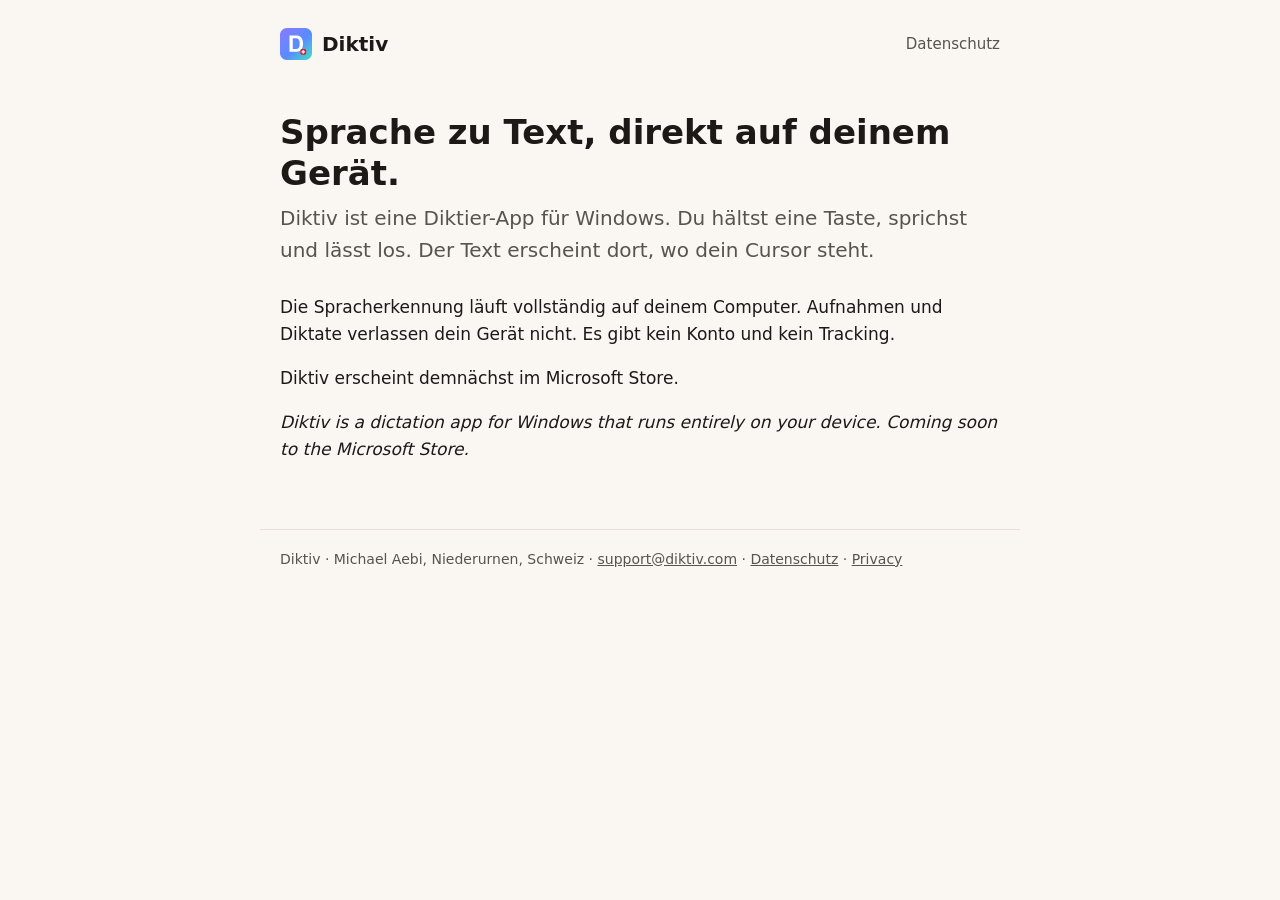
==== site/index.html @ 71a79e20 "feat: Add live diktiv.com site with privacy pages" ====
<!doctype html>
<html lang="de-CH"><head><meta charset="utf-8"><meta name="viewport" content="width=device-width,initial-scale=1">
<title>Diktiv · Sprache zu Text, lokal</title><link rel="icon" href="favicon.svg" type="image/svg+xml"><style>
:root{--bg:#FAF7F2;--card:#FFFCF7;--ink:#1C1917;--muted:#57534E;--accent:#C2410C;--line:#E7E1D8}
@media (prefers-color-scheme:dark){:root{--bg:#1C1917;--card:#24201D;--ink:#F5F1EA;--muted:#B8B0A6;--accent:#F97316;--line:#3A342F}}
*{box-sizing:border-box}html{-webkit-text-size-adjust:100%}
body{margin:0;background:var(--bg);color:var(--ink);font:17px/1.6 "Segoe UI Variable Text","Segoe UI",system-ui,-apple-system,sans-serif}
header,main,footer{max-width:760px;margin:0 auto;padding:0 20px}
header{display:flex;align-items:center;justify-content:space-between;padding-top:28px;padding-bottom:12px}
.brand{display:flex;align-items:center;gap:10px;font-weight:650;font-size:20px;color:var(--ink);text-decoration:none}
.brand img{width:32px;height:32px}
nav a{color:var(--muted);text-decoration:none;margin-left:16px;font-size:15px}nav a:hover{color:var(--accent)}
main{padding-top:24px;padding-bottom:48px}
h1{font-size:34px;line-height:1.2;margin:16px 0 8px}h2{font-size:22px;margin:36px 0 8px}h3{font-size:18px;margin:24px 0 6px}
a{color:var(--accent)}code{font-size:.92em}
table{width:100%;border-collapse:collapse;font-size:15px;margin:12px 0;display:block;overflow-x:auto}
th,td{text-align:left;padding:8px 10px;border-bottom:1px solid var(--line);vertical-align:top}
.lead{font-size:20px;color:var(--muted);margin:0 0 28px}
footer{border-top:1px solid var(--line);padding-top:18px;padding-bottom:36px;color:var(--muted);font-size:14px}
footer a{color:var(--muted)}
</style></head>
<body><header><a class="brand" href="index.html"><img src="favicon.svg" alt="">Diktiv</a><nav><a href="datenschutz.html">Datenschutz</a></nav></header>
<main><h1>Sprache zu Text, direkt auf deinem Gerät.</h1>
<p class="lead">Diktiv ist eine Diktier-App für Windows. Du hältst eine Taste, sprichst und lässt los. Der Text erscheint dort, wo dein Cursor steht.</p>
<p>Die Spracherkennung läuft vollständig auf deinem Computer. Aufnahmen und Diktate verlassen dein Gerät nicht. Es gibt kein Konto und kein Tracking.</p>
<p>Diktiv erscheint demnächst im Microsoft Store.</p>
<p lang="en"><em>Diktiv is a dictation app for Windows that runs entirely on your device. Coming soon to the Microsoft Store.</em></p></main>
<footer>Diktiv · Michael Aebi, Niederurnen, Schweiz · <a href="mailto:support@diktiv.com">support@diktiv.com</a> · <a href="datenschutz.html">Datenschutz</a> · <a href="privacy.html">Privacy</a></footer>
</body></html>
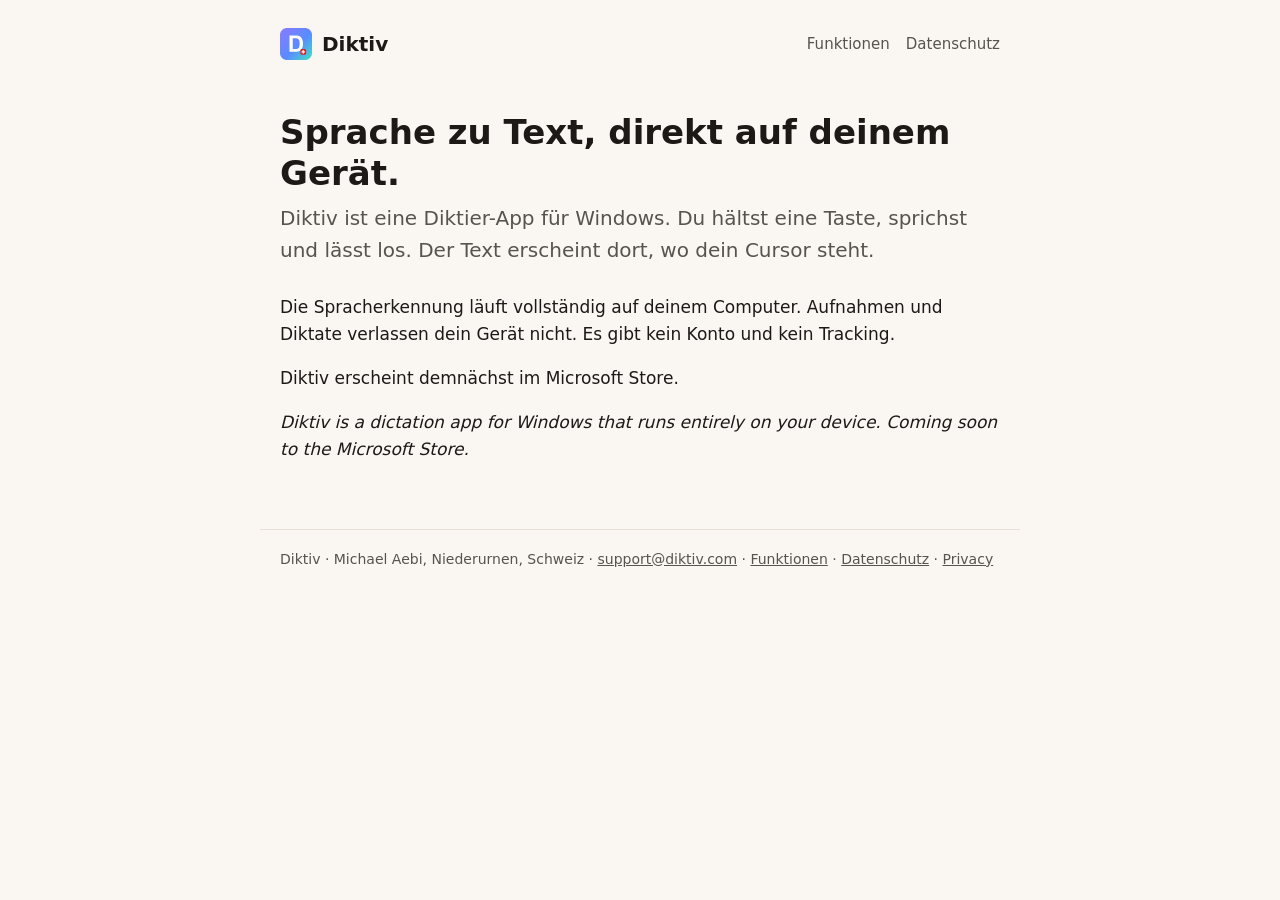
==== commit 0e2a7e1a: "feat: Add feature page in bento grid with free-tier countdown" ====
--- a/site/index.html
+++ b/site/index.html
@@ -19,11 +19,11 @@
 footer{border-top:1px solid var(--line);padding-top:18px;padding-bottom:36px;color:var(--muted);font-size:14px}
 footer a{color:var(--muted)}
 </style></head>
-<body><header><a class="brand" href="index.html"><img src="favicon.svg" alt="">Diktiv</a><nav><a href="datenschutz.html">Datenschutz</a></nav></header>
+<body><header><a class="brand" href="index.html"><img src="favicon.svg" alt="">Diktiv</a><nav><a href="funktionen.html">Funktionen</a><a href="datenschutz.html">Datenschutz</a></nav></header>
 <main><h1>Sprache zu Text, direkt auf deinem Gerät.</h1>
 <p class="lead">Diktiv ist eine Diktier-App für Windows. Du hältst eine Taste, sprichst und lässt los. Der Text erscheint dort, wo dein Cursor steht.</p>
 <p>Die Spracherkennung läuft vollständig auf deinem Computer. Aufnahmen und Diktate verlassen dein Gerät nicht. Es gibt kein Konto und kein Tracking.</p>
 <p>Diktiv erscheint demnächst im Microsoft Store.</p>
 <p lang="en"><em>Diktiv is a dictation app for Windows that runs entirely on your device. Coming soon to the Microsoft Store.</em></p></main>
-<footer>Diktiv · Michael Aebi, Niederurnen, Schweiz · <a href="mailto:support@diktiv.com">support@diktiv.com</a> · <a href="datenschutz.html">Datenschutz</a> · <a href="privacy.html">Privacy</a></footer>
+<footer>Diktiv · Michael Aebi, Niederurnen, Schweiz · <a href="mailto:support@diktiv.com">support@diktiv.com</a> · <a href="funktionen.html">Funktionen</a> · <a href="datenschutz.html">Datenschutz</a> · <a href="privacy.html">Privacy</a></footer>
 </body></html>
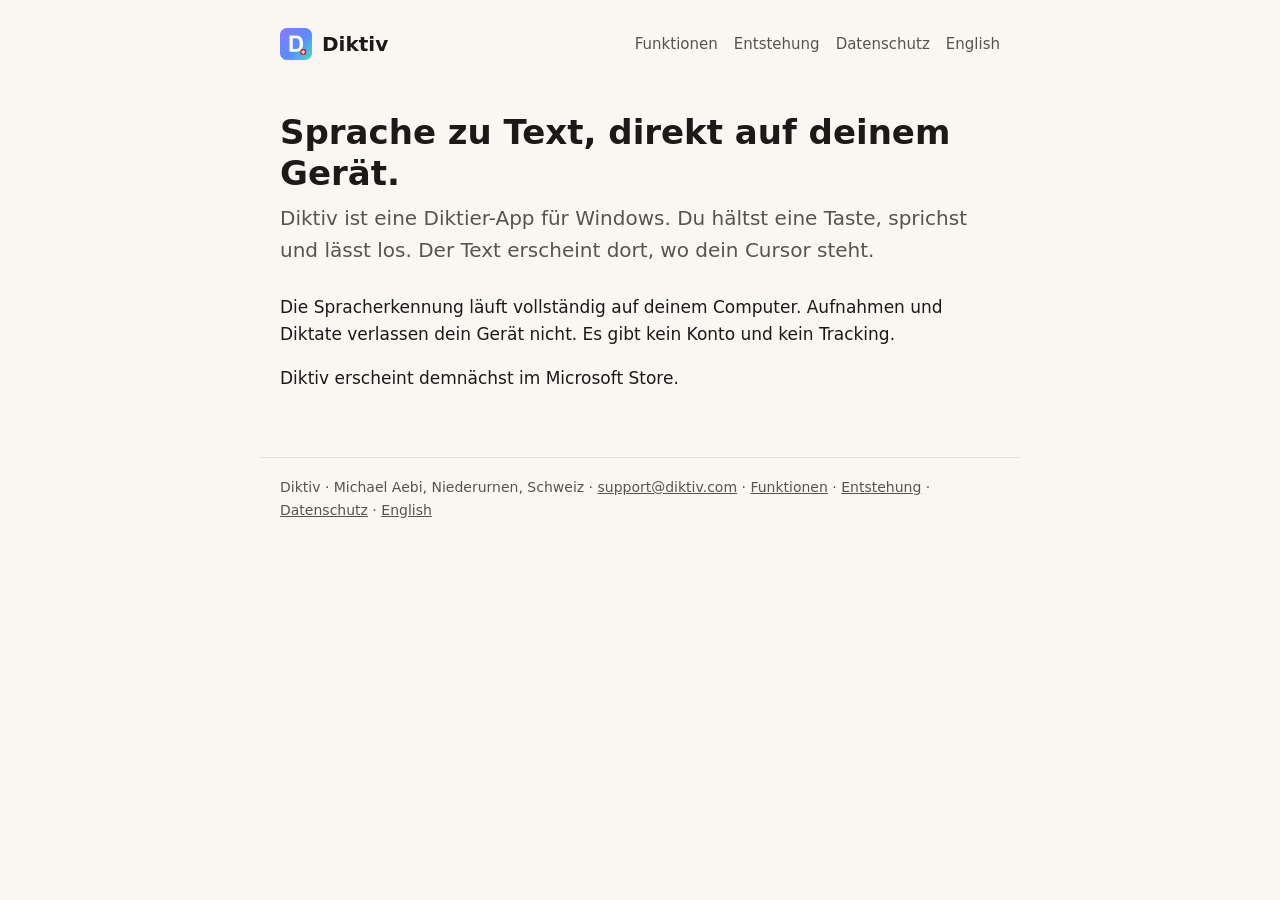
==== commit abfde3e0: "feat: Add «Wie Diktiv entstand» page and «Entstanden, weil» notes Also lets the header navigation wr" ====
--- a/site/index.html
+++ b/site/index.html
@@ -1,6 +1,6 @@
 <!doctype html>
 <html lang="de-CH"><head><meta charset="utf-8"><meta name="viewport" content="width=device-width,initial-scale=1">
-<title>Diktiv · Sprache zu Text, lokal</title><link rel="icon" href="favicon.svg" type="image/svg+xml"><style>
+<title>Diktiv · Sprache zu Text, lokal</title><link rel="icon" href="favicon.svg" type="image/svg+xml"><link rel="alternate" hreflang="de" href="https://diktiv.com/index.html"><link rel="alternate" hreflang="en" href="https://diktiv.com/index-en.html"><style>
 :root{--bg:#FAF7F2;--card:#FFFCF7;--ink:#1C1917;--muted:#57534E;--accent:#C2410C;--line:#E7E1D8}
 @media (prefers-color-scheme:dark){:root{--bg:#1C1917;--card:#24201D;--ink:#F5F1EA;--muted:#B8B0A6;--accent:#F97316;--line:#3A342F}}
 *{box-sizing:border-box}html{-webkit-text-size-adjust:100%}
@@ -18,12 +18,12 @@
 .lead{font-size:20px;color:var(--muted);margin:0 0 28px}
 footer{border-top:1px solid var(--line);padding-top:18px;padding-bottom:36px;color:var(--muted);font-size:14px}
 footer a{color:var(--muted)}
+@media (max-width:640px){header{flex-wrap:wrap;row-gap:6px}nav{display:flex;flex-wrap:wrap;gap:4px 14px}nav a{margin-left:0}}
 </style></head>
-<body><header><a class="brand" href="index.html"><img src="favicon.svg" alt="">Diktiv</a><nav><a href="funktionen.html">Funktionen</a><a href="datenschutz.html">Datenschutz</a></nav></header>
+<body><header><a class="brand" href="index.html"><img src="favicon.svg" alt="">Diktiv</a><nav><a href="funktionen.html">Funktionen</a><a href="entstehung.html">Entstehung</a><a href="datenschutz.html">Datenschutz</a><a href="index-en.html" lang="en">English</a></nav></header>
 <main><h1>Sprache zu Text, direkt auf deinem Gerät.</h1>
 <p class="lead">Diktiv ist eine Diktier-App für Windows. Du hältst eine Taste, sprichst und lässt los. Der Text erscheint dort, wo dein Cursor steht.</p>
 <p>Die Spracherkennung läuft vollständig auf deinem Computer. Aufnahmen und Diktate verlassen dein Gerät nicht. Es gibt kein Konto und kein Tracking.</p>
-<p>Diktiv erscheint demnächst im Microsoft Store.</p>
-<p lang="en"><em>Diktiv is a dictation app for Windows that runs entirely on your device. Coming soon to the Microsoft Store.</em></p></main>
-<footer>Diktiv · Michael Aebi, Niederurnen, Schweiz · <a href="mailto:support@diktiv.com">support@diktiv.com</a> · <a href="funktionen.html">Funktionen</a> · <a href="datenschutz.html">Datenschutz</a> · <a href="privacy.html">Privacy</a></footer>
+<p>Diktiv erscheint demnächst im Microsoft Store.</p></main>
+<footer>Diktiv · Michael Aebi, Niederurnen, Schweiz · <a href="mailto:support@diktiv.com">support@diktiv.com</a> · <a href="funktionen.html">Funktionen</a> · <a href="entstehung.html">Entstehung</a> · <a href="datenschutz.html">Datenschutz</a> · <a href="index-en.html" lang="en">English</a></footer>
 </body></html>
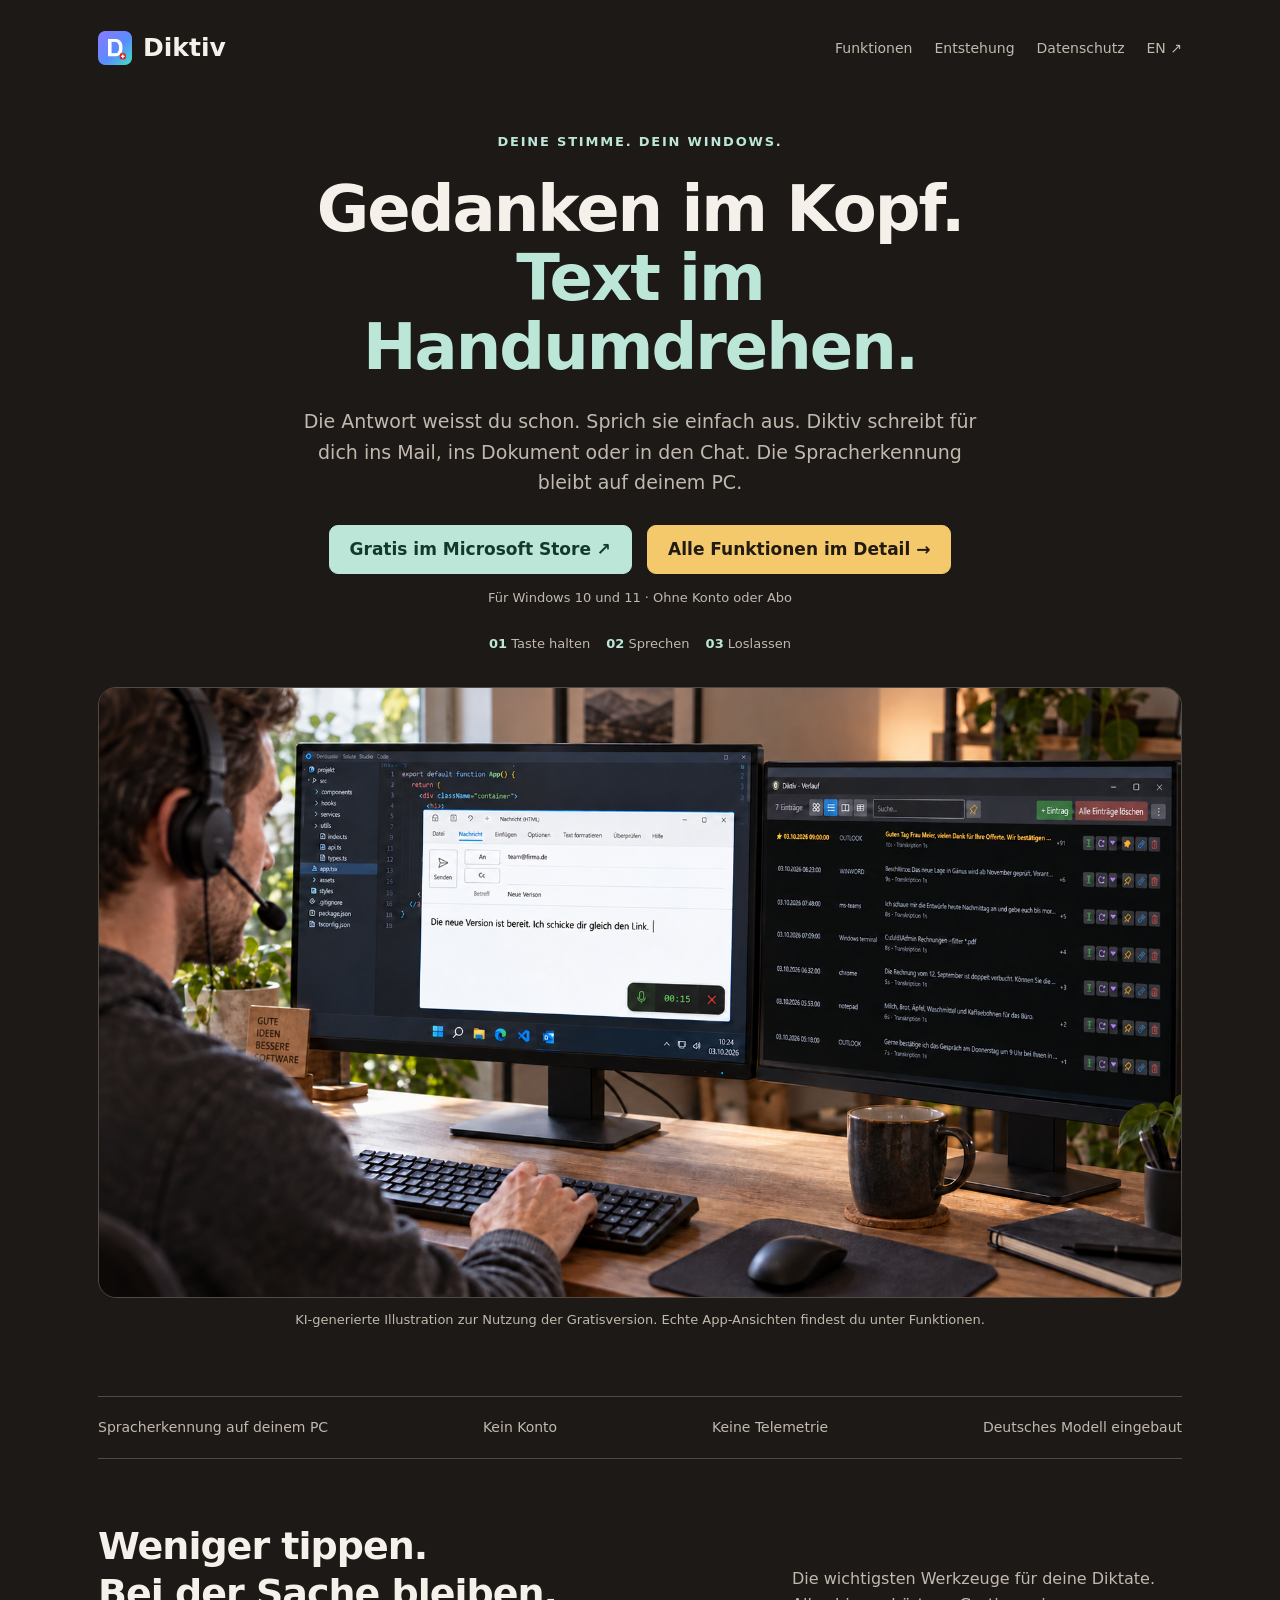
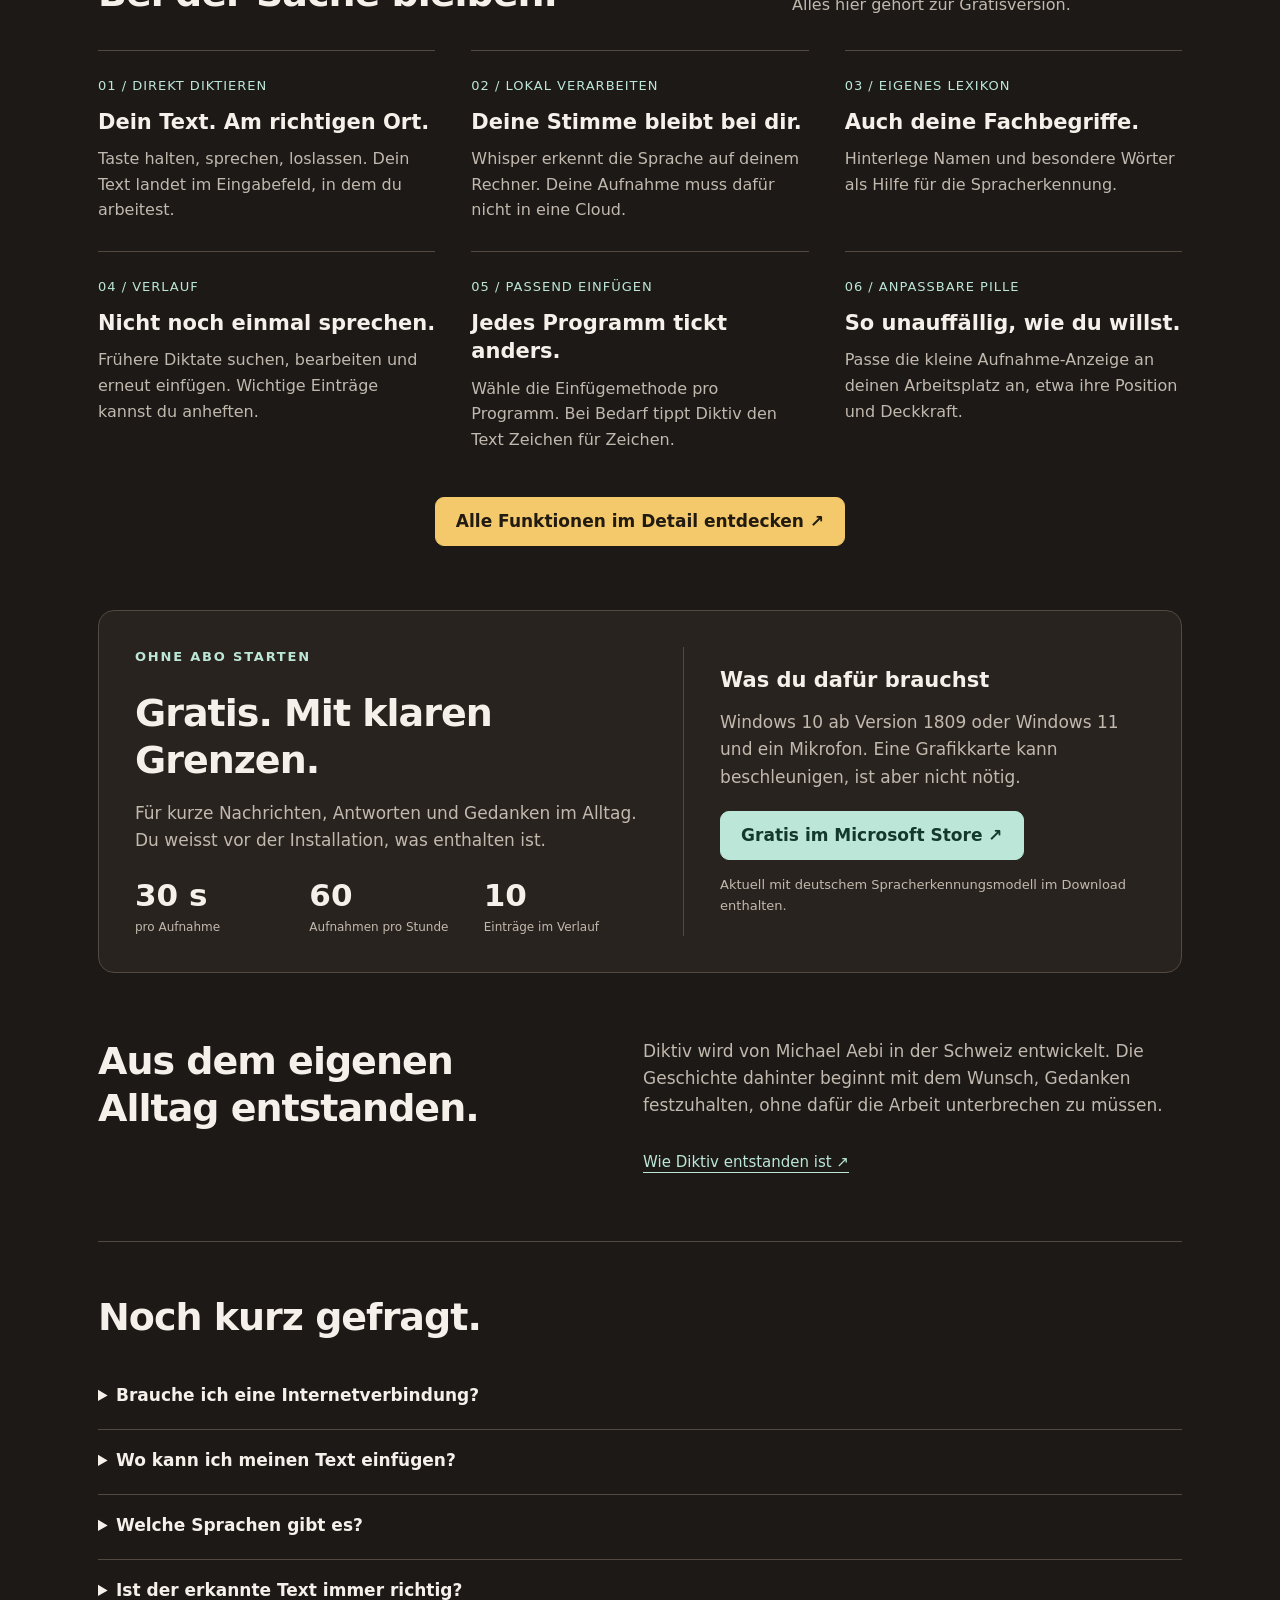
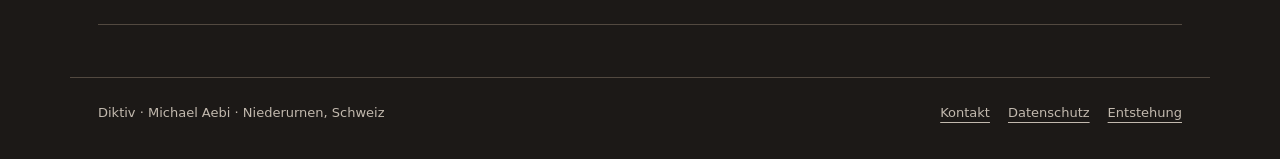
==== commit 527b8943: "chore: Live-Stand der Comic-Seiten vom 15.10.2026 sichern" ====
--- a/site/index.html
+++ b/site/index.html
@@ -1,29 +1,40 @@
 <!doctype html>
-<html lang="de-CH"><head><meta charset="utf-8"><meta name="viewport" content="width=device-width,initial-scale=1">
-<title>Diktiv · Sprache zu Text, lokal</title><link rel="icon" href="favicon.svg" type="image/svg+xml"><link rel="alternate" hreflang="de" href="https://diktiv.com/index.html"><link rel="alternate" hreflang="en" href="https://diktiv.com/index-en.html"><style>
-:root{--bg:#FAF7F2;--card:#FFFCF7;--ink:#1C1917;--muted:#57534E;--accent:#C2410C;--line:#E7E1D8}
-@media (prefers-color-scheme:dark){:root{--bg:#1C1917;--card:#24201D;--ink:#F5F1EA;--muted:#B8B0A6;--accent:#F97316;--line:#3A342F}}
-*{box-sizing:border-box}html{-webkit-text-size-adjust:100%}
-body{margin:0;background:var(--bg);color:var(--ink);font:17px/1.6 "Segoe UI Variable Text","Segoe UI",system-ui,-apple-system,sans-serif}
-header,main,footer{max-width:760px;margin:0 auto;padding:0 20px}
-header{display:flex;align-items:center;justify-content:space-between;padding-top:28px;padding-bottom:12px}
-.brand{display:flex;align-items:center;gap:10px;font-weight:650;font-size:20px;color:var(--ink);text-decoration:none}
-.brand img{width:32px;height:32px}
-nav a{color:var(--muted);text-decoration:none;margin-left:16px;font-size:15px}nav a:hover{color:var(--accent)}
-main{padding-top:24px;padding-bottom:48px}
-h1{font-size:34px;line-height:1.2;margin:16px 0 8px}h2{font-size:22px;margin:36px 0 8px}h3{font-size:18px;margin:24px 0 6px}
-a{color:var(--accent)}code{font-size:.92em}
-table{width:100%;border-collapse:collapse;font-size:15px;margin:12px 0;display:block;overflow-x:auto}
-th,td{text-align:left;padding:8px 10px;border-bottom:1px solid var(--line);vertical-align:top}
-.lead{font-size:20px;color:var(--muted);margin:0 0 28px}
-footer{border-top:1px solid var(--line);padding-top:18px;padding-bottom:36px;color:var(--muted);font-size:14px}
-footer a{color:var(--muted)}
-@media (max-width:640px){header{flex-wrap:wrap;row-gap:6px}nav{display:flex;flex-wrap:wrap;gap:4px 14px}nav a{margin-left:0}}
-</style></head>
-<body><header><a class="brand" href="index.html"><img src="favicon.svg" alt="">Diktiv</a><nav><a href="funktionen.html">Funktionen</a><a href="entstehung.html">Entstehung</a><a href="datenschutz.html">Datenschutz</a><a href="index-en.html" lang="en">English</a></nav></header>
-<main><h1>Sprache zu Text, direkt auf deinem Gerät.</h1>
-<p class="lead">Diktiv ist eine Diktier-App für Windows. Du hältst eine Taste, sprichst und lässt los. Der Text erscheint dort, wo dein Cursor steht.</p>
-<p>Die Spracherkennung läuft vollständig auf deinem Computer. Aufnahmen und Diktate verlassen dein Gerät nicht. Es gibt kein Konto und kein Tracking.</p>
-<p>Diktiv erscheint demnächst im Microsoft Store.</p></main>
-<footer>Diktiv · Michael Aebi, Niederurnen, Schweiz · <a href="mailto:support@diktiv.com">support@diktiv.com</a> · <a href="funktionen.html">Funktionen</a> · <a href="entstehung.html">Entstehung</a> · <a href="datenschutz.html">Datenschutz</a> · <a href="index-en.html" lang="en">English</a></footer>
-</body></html>
+<html lang="de-CH">
+<head>
+<meta charset="utf-8"><meta name="viewport" content="width=device-width,initial-scale=1">
+<link rel="icon" href="favicon.svg" type="image/svg+xml">
+<link rel="alternate" hreflang="de" href="https://diktiv.com/index.html">
+<link rel="alternate" hreflang="en" href="https://diktiv.com/index-en.html">
+<title>Diktiv · Sprache zu Text, direkt auf deinem Windows-PC</title>
+<meta name="description" content="Weniger tippen, einfach sprechen. Diktiv schreibt in deine Windows-Programme. Lokale Spracherkennung, kein Konto, kein Abo. Gratis im Microsoft Store.">
+<link rel="canonical" href="https://diktiv.com/index.html">
+<style>
+:root{color-scheme:dark;--bg:#1c1917;--panel:#29231f;--text:#f5f1ea;--muted:#c2b9ae;--line:#524940;--accent:#bce7d8;--ink:#14382c;--focus:#ffd29a}*{box-sizing:border-box}body{margin:0;background:var(--bg);color:var(--text);font:17px/1.6 'Segoe UI',system-ui,sans-serif}a{color:inherit;text-underline-offset:5px}button,input{font:inherit}button{cursor:pointer}a:focus-visible,button:focus-visible,input:focus-visible,summary:focus-visible{outline:3px solid var(--focus);outline-offset:5px}h1,h2,h3,p{margin:0}h1{font-size:clamp(42px,5vw,68px);line-height:1.08;letter-spacing:-2px;font-weight:650}h2{font-size:clamp(28px,3vw,38px);line-height:1.25;letter-spacing:-1px}h3{font-size:21px;line-height:1.35}p{color:var(--muted)}.wrap{max-width:1140px;margin:auto;padding:0 28px}.concept{background:#34302b;font-size:13px;border-bottom:1px solid var(--line)}.concept .wrap{display:flex;justify-content:space-between;gap:12px;flex-wrap:wrap;padding-top:10px;padding-bottom:10px}.concept label{display:flex;gap:8px;align-items:center}.concept input{width:18px;height:18px;accent-color:var(--accent)}header{display:flex;justify-content:space-between;gap:22px;align-items:center;padding-top:28px!important;padding-bottom:28px!important}.brand{display:flex;align-items:center;gap:11px;text-decoration:none;font-size:25px;font-weight:650}.nav{display:flex;flex-wrap:wrap;gap:22px;font-size:14px}.nav a{text-decoration:none;color:var(--muted);padding:8px 0}.hero{display:grid;grid-template-columns:1.04fr 1fr;align-items:center;gap:55px;padding:65px 0 72px}.eyebrow{color:var(--accent);font-size:13px;text-transform:uppercase;letter-spacing:1.8px;margin-bottom:22px;font-weight:600}.lead{font-size:19px;margin:24px 0 28px;max-width:490px}.actions{display:flex;flex-wrap:wrap;gap:15px;align-items:center}.button{display:inline-flex;align-items:center;justify-content:center;min-height:48px;padding:10px 20px;border-radius:9px;border:1px solid var(--line);text-decoration:none;font-weight:600}.primary{background:var(--accent);color:var(--ink);border-color:var(--accent)}.tiny{font-size:13px;margin-top:14px}.trust{border-top:1px solid var(--line);border-bottom:1px solid var(--line);padding:19px 0;display:flex;justify-content:space-between;gap:18px;flex-wrap:wrap;font-size:14px;color:var(--muted)}.benefits{padding:70px 0;display:grid;grid-template-columns:repeat(3,1fr);gap:38px}.benefits h3{margin:10px 0}.number{font-size:13px;color:var(--accent);letter-spacing:1px}.benefits p{font-size:16px}.detail-link{display:inline-block;margin-top:15px;font-size:15px;color:var(--accent)}.free{background:var(--panel);border:1px solid var(--line);border-radius:16px;padding:36px;display:grid;grid-template-columns:1.1fr 1fr;gap:40px}.free p{margin-top:15px}.limits{display:grid;grid-template-columns:repeat(3,1fr);gap:15px;margin-top:24px}.limits strong{display:block;font-size:31px;line-height:1.1}.limits span{font-size:12px;color:var(--muted);line-height:1.4;display:block;margin-top:7px}.free-right{border-left:1px solid var(--line);padding-left:36px;display:flex;justify-content:center;flex-direction:column}.free-right .button{margin-top:20px;align-self:flex-start}.story{padding:65px 0;display:grid;grid-template-columns:1fr 1.1fr;gap:55px}.story p{margin-bottom:16px}.faq{border-top:1px solid var(--line);padding:52px 0}.faq h2{margin-bottom:24px}.faq details{border-bottom:1px solid var(--line);padding:17px 0}.faq summary{cursor:pointer;font-weight:600;min-height:30px}.faq details p{padding-top:14px;max-width:750px;font-size:16px}footer{padding-top:25px!important;padding-bottom:35px!important;border-top:1px solid var(--line);display:flex;justify-content:space-between;gap:20px;flex-wrap:wrap;color:var(--muted);font-size:13px}footer div{display:flex;gap:18px;flex-wrap:wrap}
+@media(max-width:800px){.hero{grid-template-columns:1fr;gap:38px;padding:32px 0 40px}.benefits{gap:22px;padding:45px 0}.free,.story{grid-template-columns:1fr;gap:25px}.free-right{border-left:0;border-top:1px solid var(--line);padding:24px 0 0}.story{padding:45px 0}.nav{gap:16px}header{flex-wrap:wrap}h1{max-width:600px}}
+@media(max-width:500px){.wrap{padding:0 20px}.concept .wrap{font-size:12px}.nav{gap:18px;font-size:13px}h1{font-size:42px;letter-spacing:-1.5px}.lead{font-size:17px}.benefits{grid-template-columns:1fr;gap:28px}.free{padding:24px}.limits{gap:12px}.limits strong{font-size:27px}.trust{gap:10px 20px}.story{gap:20px}}
+.brand img{width:34px;height:34px}@media(max-width:800px){}
+.hero{grid-template-columns:.86fr 1.14fr;gap:38px;padding:55px 0 65px}.hero h1 span{color:var(--accent)}.hero-copy{min-width:0}.mosaic{min-width:0;position:relative;display:grid;grid-template-columns:1fr 1fr;gap:16px;padding:22px;background:radial-gradient(ellipse at 60% 20%,#49605165,transparent 72%);border:1px solid #635949;border-radius:26px}.mosaic figure{margin:0;min-width:0;border:1px solid #645b50;border-radius:12px;background:#24211e;overflow:hidden;box-shadow:0 14px 35px #0005}.mosaic a{display:block}.mosaic img{display:block;width:100%;height:auto}.mosaic figcaption{padding:10px 12px;font-size:13px;color:var(--text)}.mosaic .mosaic-main{grid-column:1/-1;margin-right:46px;transform:rotate(-2deg)}.mosaic .mosaic-small{margin-top:4px}.mosaic .mosaic-small:last-of-type{transform:translateY(14px)}.mosaic-note{grid-column:1/-1;color:var(--accent);font-size:12px;letter-spacing:1px;text-transform:uppercase;padding-top:12px}.feature-section{padding:64px 0}.feature-intro{display:flex;justify-content:space-between;align-items:end;gap:25px}.feature-intro p{max-width:390px;font-size:16px}.benefits{padding:32px 0 20px;gap:28px 36px}.benefits article{border-top:1px solid var(--line);padding-top:20px;min-width:0}.feature-more{text-align:center;margin-top:10px}.how{display:flex;gap:16px;margin-top:25px;color:var(--muted);font-size:13px;flex-wrap:wrap}.how b{color:var(--accent)}.store-status{max-width:460px}@media(max-width:950px){.hero{grid-template-columns:1fr;gap:34px}.hero-copy{max-width:650px}.mosaic{width:100%;max-width:680px;justify-self:center}.feature-intro{align-items:start;flex-direction:column}}@media(max-width:650px){.benefits{grid-template-columns:1fr 1fr;gap:26px}.feature-section{padding:40px 0}.mosaic{padding:14px;gap:12px}.mosaic .mosaic-main{margin-right:14px}.mosaic figcaption{font-size:12px;padding:8px}.mosaic .mosaic-small:last-of-type{transform:none}}@media(max-width:420px){.benefits{grid-template-columns:1fr}.mosaic-note{font-size:11px}.hero h1{font-size:40px}}
+
+html{-webkit-text-size-adjust:100%}main{display:block}.skip-link{position:absolute;top:8px;left:8px;padding:10px 18px;background:var(--accent);color:var(--ink);z-index:10;transform:translateY(-200%)}.skip-link:focus{transform:none}.mosaic a:focus-visible{outline-offset:-4px}.nav a:hover,.detail-link:hover{color:var(--text)}.button:hover{filter:brightness(1.08)}@media(prefers-reduced-motion:reduce){*,*::before,*::after{scroll-behavior:auto!important}}
+
+/* Arbeitsplatz-Illustration der Gratisversion, ohne Bildbeschnitt. */
+.hero{grid-template-columns:minmax(0,1fr);gap:32px;padding-top:36px}.hero-copy{max-width:820px;margin-inline:auto;text-align:center}.hero h1{max-width:none}.hero .lead{max-width:680px;margin-inline:auto}.hero .actions,.hero .how{justify-content:center}.hero .store-status{max-width:none}.hero-scene{margin:0;min-width:0;width:100%}.hero-scene>a{display:block;border:1px solid var(--line);border-radius:18px;overflow:hidden}.hero-scene img{display:block;width:100%;height:auto}.hero-scene figcaption{text-align:center;color:var(--muted);font-size:13px;margin-top:12px}.hero-scene a:focus-visible{outline-offset:4px}@media(max-width:500px){.hero{padding-top:24px;gap:24px}.hero .actions{flex-direction:column;align-items:stretch}.hero .button{width:100%}.hero-scene>a{border-radius:10px}.hero-scene figcaption{font-size:12px}}
+
+.features-cta{background:#f3c96b;color:#211b11;border-color:#f3c96b}.features-cta:hover{background:#ffdb8b;color:#211b11}.feature-more{margin-top:24px}
+</style>
+</head>
+<body>
+<a class="skip-link" href="#inhalt">Zum Inhalt</a>
+
+<header class="wrap"><a class="brand" href="index.html"><img src="favicon.svg" width="34" height="34" alt="">Diktiv</a><nav class="nav" aria-label="Hauptnavigation"><a href="funktionen.html">Funktionen</a><a href="entstehung.html">Entstehung</a><a href="datenschutz.html">Datenschutz</a><a href="index-en.html" lang="en">EN ↗</a></nav></header>
+<main id="inhalt" class="wrap"><section class="hero" aria-labelledby="main-title"><div class="hero-copy"><div class="eyebrow">Deine Stimme. Dein Windows.</div><h1 id="main-title">Gedanken im Kopf.<br><span>Text im Handumdrehen.</span></h1><p class="lead">Die Antwort weisst du schon. Sprich sie einfach aus. Diktiv schreibt für dich ins Mail, ins Dokument oder in den Chat. Die Spracherkennung bleibt auf deinem PC.</p><div class="actions"><a class="button primary main-cta" href="https://apps.microsoft.com/detail/9NGJQ6QNW9ZW?gl=CH">Gratis im Microsoft Store ↗</a><a class="button features-cta" href="funktionen.html">Alle Funktionen im Detail →</a></div><p class="tiny store-status">Für Windows 10 und 11 · Ohne Konto oder Abo</p><div class="how" aria-label="So funktioniert Diktiv"><span><b>01</b> Taste halten</span><span><b>02</b> Sprechen</span><span><b>03</b> Loslassen</span></div></div>
+<figure class="hero-scene"><a href="bilder/diktiv-arbeitsplatz-gratis-v1.png" aria-label="Arbeitsplatz-Illustration in Originalgrösse öffnen"><img src="bilder/diktiv-arbeitsplatz-gratis-v1.png" width="1671" height="941" fetchpriority="high" alt="Illustration eines Entwicklers, der mit Diktiv eine Nachricht diktiert. Die Gratis-Kapsel zeigt Mikrofon, Zeit und Abbrechen."></a><figcaption>KI-generierte Illustration zur Nutzung der Gratisversion. Echte App-Ansichten findest du unter Funktionen.</figcaption></figure></section>
+<div class="trust"><span>Spracherkennung auf deinem PC</span><span>Kein Konto</span><span>Keine Telemetrie</span><span>Deutsches Modell eingebaut</span></div>
+<section id="funktionen" class="feature-section" aria-labelledby="features-title"><div class="feature-intro"><h2 id="features-title">Weniger tippen.<br>Bei der Sache bleiben.</h2><p>Die wichtigsten Werkzeuge für deine Diktate. Alles hier gehört zur Gratisversion.</p></div><div class="benefits"><article><span class="number">01 / DIREKT DIKTIEREN</span><h3>Dein Text. Am richtigen Ort.</h3><p>Taste halten, sprechen, loslassen. Dein Text landet im Eingabefeld, in dem du arbeitest.</p></article><article><span class="number">02 / LOKAL VERARBEITEN</span><h3>Deine Stimme bleibt bei dir.</h3><p>Whisper erkennt die Sprache auf deinem Rechner. Deine Aufnahme muss dafür nicht in eine Cloud.</p></article><article><span class="number">03 / EIGENES LEXIKON</span><h3>Auch deine Fachbegriffe.</h3><p>Hinterlege Namen und besondere Wörter als Hilfe für die Spracherkennung.</p></article><article><span class="number">04 / VERLAUF</span><h3>Nicht noch einmal sprechen.</h3><p>Frühere Diktate suchen, bearbeiten und erneut einfügen. Wichtige Einträge kannst du anheften.</p></article><article><span class="number">05 / PASSEND EINFÜGEN</span><h3>Jedes Programm tickt anders.</h3><p>Wähle die Einfügemethode pro Programm. Bei Bedarf tippt Diktiv den Text Zeichen für Zeichen.</p></article><article><span class="number">06 / ANPASSBARE PILLE</span><h3>So unauffällig, wie du willst.</h3><p>Passe die kleine Aufnahme-Anzeige an deinen Arbeitsplatz an, etwa ihre Position und Deckkraft.</p></article></div><div class="feature-more"><a class="button features-cta" href="funktionen.html">Alle Funktionen im Detail entdecken ↗</a></div></section>
+<section class="free" aria-labelledby="free-title"><div><div class="eyebrow">Ohne Abo starten</div><h2 id="free-title">Gratis. Mit klaren Grenzen.</h2><p>Für kurze Nachrichten, Antworten und Gedanken im Alltag. Du weisst vor der Installation, was enthalten ist.</p><div class="limits"><div><strong>30 s</strong><span>pro Aufnahme</span></div><div><strong>60</strong><span>Aufnahmen pro Stunde</span></div><div><strong>10</strong><span>Einträge im Verlauf</span></div></div></div><div class="free-right"><h3>Was du dafür brauchst</h3><p>Windows 10 ab Version 1809 oder Windows 11 und ein Mikrofon. Eine Grafikkarte kann beschleunigen, ist aber nicht nötig.</p><a class="button primary main-cta" href="https://apps.microsoft.com/detail/9NGJQ6QNW9ZW?gl=CH">Gratis im Microsoft Store ↗</a><p class="tiny store-status">Aktuell mit deutschem Spracherkennungsmodell im Download enthalten.</p></div></section>
+<section class="story"><h2>Aus dem eigenen<br>Alltag entstanden.</h2><div><p>Diktiv wird von Michael Aebi in der Schweiz entwickelt. Die Geschichte dahinter beginnt mit dem Wunsch, Gedanken festzuhalten, ohne dafür die Arbeit unterbrechen zu müssen.</p><a class="detail-link" href="entstehung.html">Wie Diktiv entstanden ist ↗</a></div></section>
+<section class="faq"><h2>Noch kurz gefragt.</h2><details><summary>Brauche ich eine Internetverbindung?</summary><p>Für das Diktieren mit dem eingebauten deutschen Modell nicht. Weitere Spracherkennungsmodelle werden bei Bedarf heruntergeladen. Auch die Installation aus dem Microsoft Store benötigt Internet.</p></details><details><summary>Wo kann ich meinen Text einfügen?</summary><p>In das Eingabefeld, in dem du arbeitest, etwa in Word, Outlook, einem Browser oder Terminal. Für Programme mit besonderen Anforderungen lässt sich die Einfügemethode einstellen.</p></details><details><summary>Welche Sprachen gibt es?</summary><p>Die Oberfläche gibt es auf Deutsch, Französisch, Italienisch und Englisch. Die erkennbaren Diktatsprachen hängen vom gewählten Whisper-Modell ab.</p></details><details><summary>Ist der erkannte Text immer richtig?</summary><p>Spracherkennung macht Fehler. Lies den Text durch, bevor du ihn verwendest. Diktiv ist kein Medizinprodukt.</p></details></section></main>
+<footer class="wrap"><span>Diktiv · Michael Aebi · Niederurnen, Schweiz</span><div><a href="mailto:support@diktiv.com">Kontakt</a><a href="datenschutz.html">Datenschutz</a><a href="entstehung.html">Entstehung</a></div></footer>
+
+</body>
+</html>
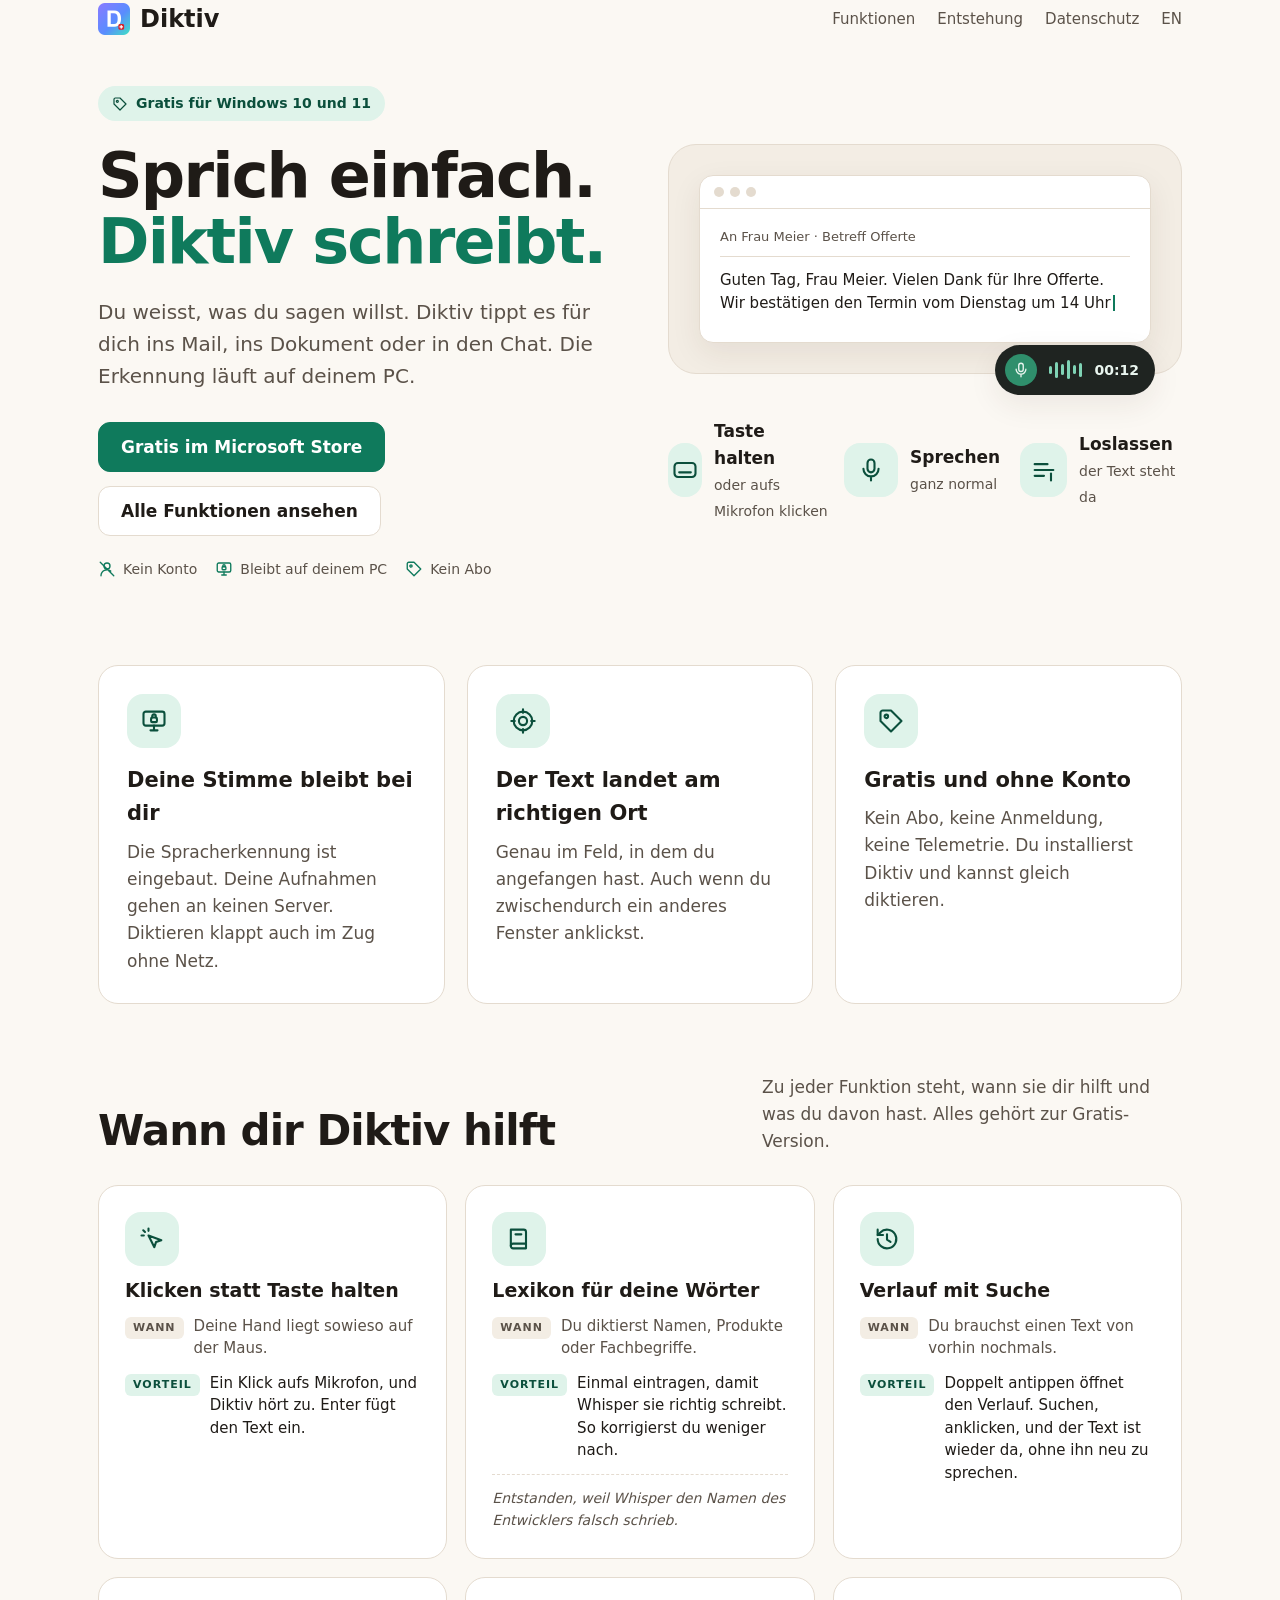
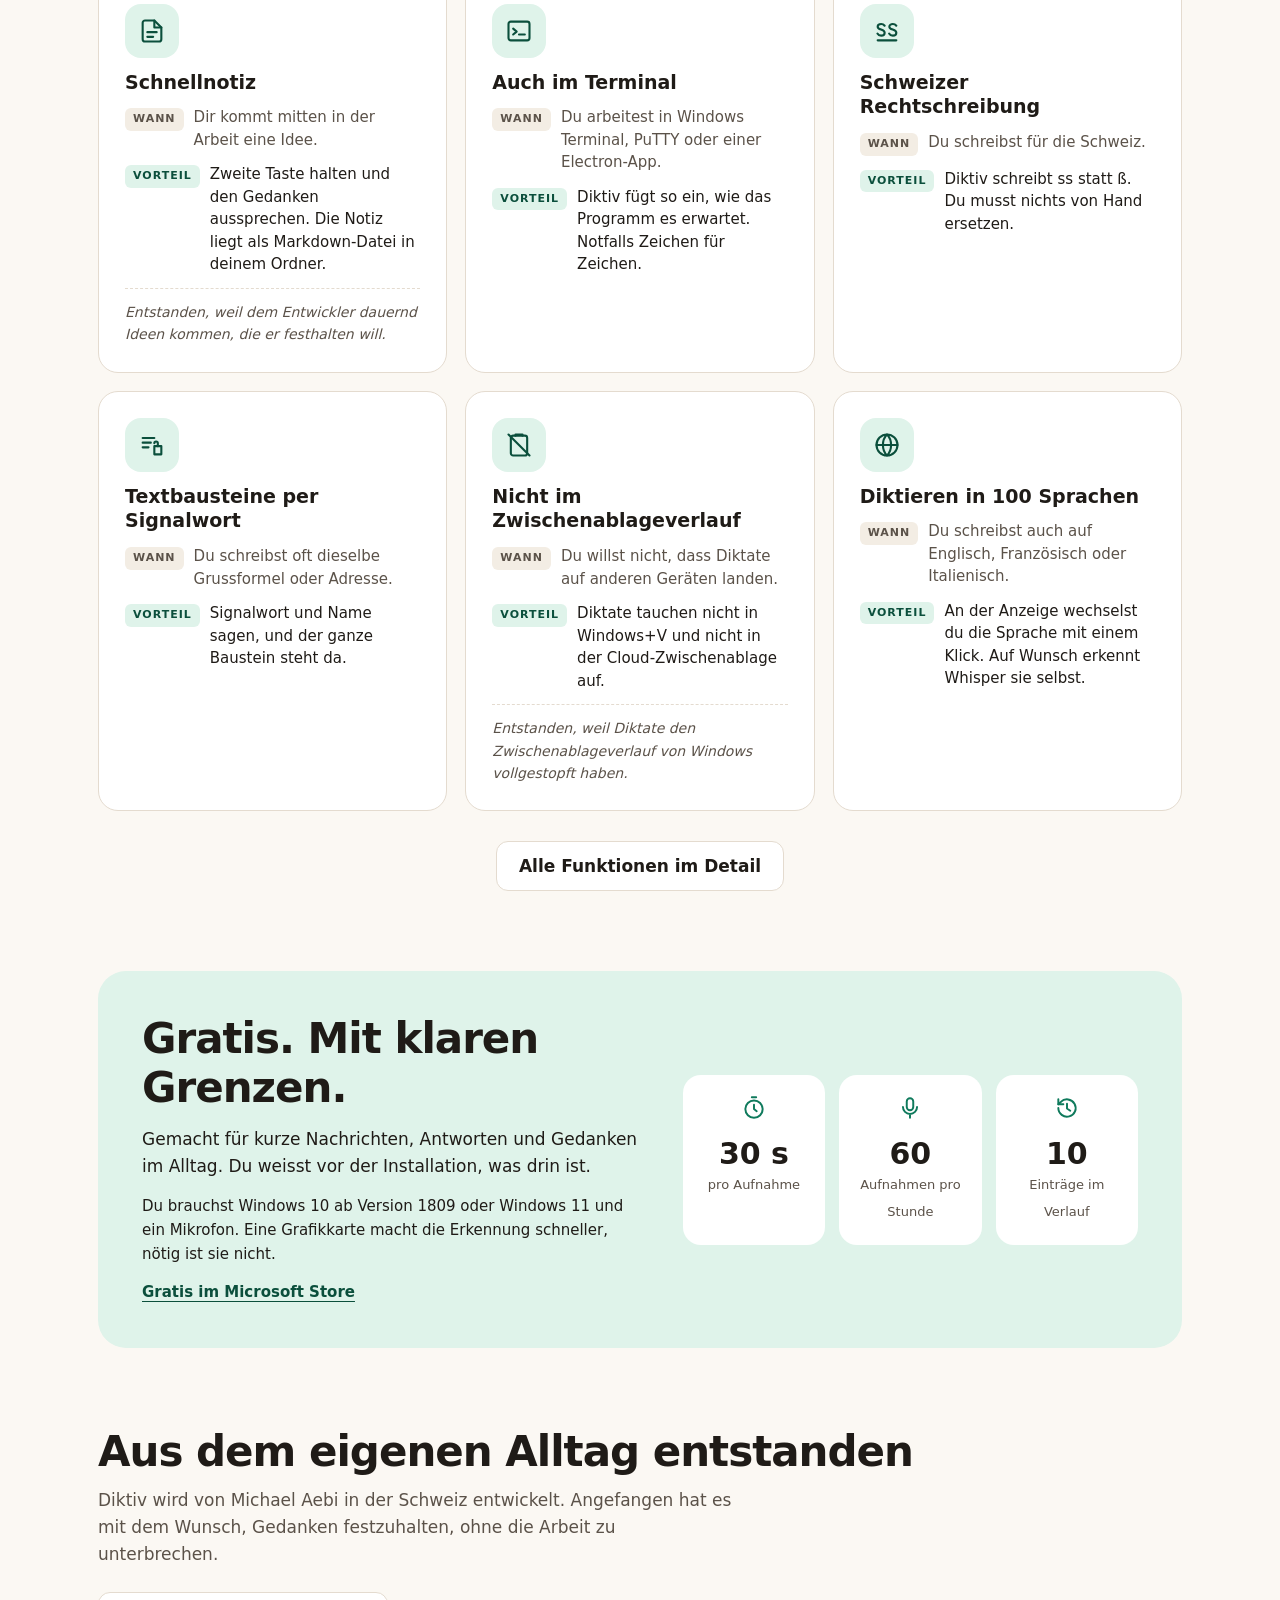
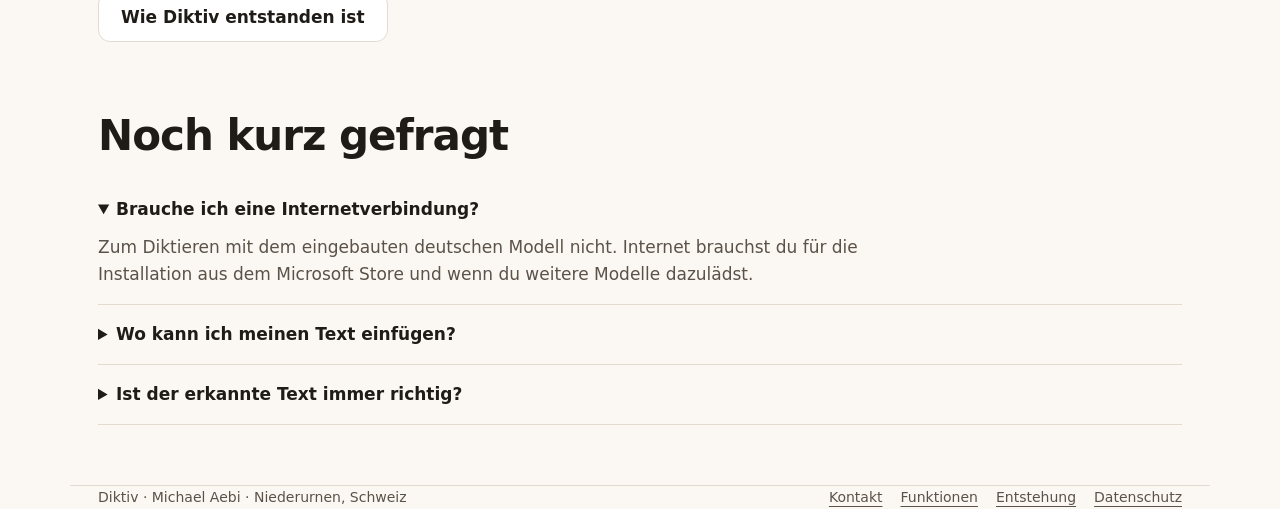
==== commit 6253dd07: "feat: Start- und Funktionsseite neu gestaltet mit Piktogrammen (refs #58) Startseite DE/EN: heller G" ====
--- a/site/index.html
+++ b/site/index.html
@@ -5,36 +5,146 @@
 <link rel="icon" href="favicon.svg" type="image/svg+xml">
 <link rel="alternate" hreflang="de" href="https://diktiv.com/index.html">
 <link rel="alternate" hreflang="en" href="https://diktiv.com/index-en.html">
-<title>Diktiv · Sprache zu Text, direkt auf deinem Windows-PC</title>
-<meta name="description" content="Weniger tippen, einfach sprechen. Diktiv schreibt in deine Windows-Programme. Lokale Spracherkennung, kein Konto, kein Abo. Gratis im Microsoft Store.">
+<title>Diktiv · Sprich einfach. Diktiv schreibt.</title>
+<meta name="description" content="Sprechen statt tippen, in jedem Windows-Programm. Die Spracherkennung läuft auf deinem PC. Kein Konto, kein Abo. Gratis im Microsoft Store.">
 <link rel="canonical" href="https://diktiv.com/index.html">
 <style>
-:root{color-scheme:dark;--bg:#1c1917;--panel:#29231f;--text:#f5f1ea;--muted:#c2b9ae;--line:#524940;--accent:#bce7d8;--ink:#14382c;--focus:#ffd29a}*{box-sizing:border-box}body{margin:0;background:var(--bg);color:var(--text);font:17px/1.6 'Segoe UI',system-ui,sans-serif}a{color:inherit;text-underline-offset:5px}button,input{font:inherit}button{cursor:pointer}a:focus-visible,button:focus-visible,input:focus-visible,summary:focus-visible{outline:3px solid var(--focus);outline-offset:5px}h1,h2,h3,p{margin:0}h1{font-size:clamp(42px,5vw,68px);line-height:1.08;letter-spacing:-2px;font-weight:650}h2{font-size:clamp(28px,3vw,38px);line-height:1.25;letter-spacing:-1px}h3{font-size:21px;line-height:1.35}p{color:var(--muted)}.wrap{max-width:1140px;margin:auto;padding:0 28px}.concept{background:#34302b;font-size:13px;border-bottom:1px solid var(--line)}.concept .wrap{display:flex;justify-content:space-between;gap:12px;flex-wrap:wrap;padding-top:10px;padding-bottom:10px}.concept label{display:flex;gap:8px;align-items:center}.concept input{width:18px;height:18px;accent-color:var(--accent)}header{display:flex;justify-content:space-between;gap:22px;align-items:center;padding-top:28px!important;padding-bottom:28px!important}.brand{display:flex;align-items:center;gap:11px;text-decoration:none;font-size:25px;font-weight:650}.nav{display:flex;flex-wrap:wrap;gap:22px;font-size:14px}.nav a{text-decoration:none;color:var(--muted);padding:8px 0}.hero{display:grid;grid-template-columns:1.04fr 1fr;align-items:center;gap:55px;padding:65px 0 72px}.eyebrow{color:var(--accent);font-size:13px;text-transform:uppercase;letter-spacing:1.8px;margin-bottom:22px;font-weight:600}.lead{font-size:19px;margin:24px 0 28px;max-width:490px}.actions{display:flex;flex-wrap:wrap;gap:15px;align-items:center}.button{display:inline-flex;align-items:center;justify-content:center;min-height:48px;padding:10px 20px;border-radius:9px;border:1px solid var(--line);text-decoration:none;font-weight:600}.primary{background:var(--accent);color:var(--ink);border-color:var(--accent)}.tiny{font-size:13px;margin-top:14px}.trust{border-top:1px solid var(--line);border-bottom:1px solid var(--line);padding:19px 0;display:flex;justify-content:space-between;gap:18px;flex-wrap:wrap;font-size:14px;color:var(--muted)}.benefits{padding:70px 0;display:grid;grid-template-columns:repeat(3,1fr);gap:38px}.benefits h3{margin:10px 0}.number{font-size:13px;color:var(--accent);letter-spacing:1px}.benefits p{font-size:16px}.detail-link{display:inline-block;margin-top:15px;font-size:15px;color:var(--accent)}.free{background:var(--panel);border:1px solid var(--line);border-radius:16px;padding:36px;display:grid;grid-template-columns:1.1fr 1fr;gap:40px}.free p{margin-top:15px}.limits{display:grid;grid-template-columns:repeat(3,1fr);gap:15px;margin-top:24px}.limits strong{display:block;font-size:31px;line-height:1.1}.limits span{font-size:12px;color:var(--muted);line-height:1.4;display:block;margin-top:7px}.free-right{border-left:1px solid var(--line);padding-left:36px;display:flex;justify-content:center;flex-direction:column}.free-right .button{margin-top:20px;align-self:flex-start}.story{padding:65px 0;display:grid;grid-template-columns:1fr 1.1fr;gap:55px}.story p{margin-bottom:16px}.faq{border-top:1px solid var(--line);padding:52px 0}.faq h2{margin-bottom:24px}.faq details{border-bottom:1px solid var(--line);padding:17px 0}.faq summary{cursor:pointer;font-weight:600;min-height:30px}.faq details p{padding-top:14px;max-width:750px;font-size:16px}footer{padding-top:25px!important;padding-bottom:35px!important;border-top:1px solid var(--line);display:flex;justify-content:space-between;gap:20px;flex-wrap:wrap;color:var(--muted);font-size:13px}footer div{display:flex;gap:18px;flex-wrap:wrap}
-@media(max-width:800px){.hero{grid-template-columns:1fr;gap:38px;padding:32px 0 40px}.benefits{gap:22px;padding:45px 0}.free,.story{grid-template-columns:1fr;gap:25px}.free-right{border-left:0;border-top:1px solid var(--line);padding:24px 0 0}.story{padding:45px 0}.nav{gap:16px}header{flex-wrap:wrap}h1{max-width:600px}}
-@media(max-width:500px){.wrap{padding:0 20px}.concept .wrap{font-size:12px}.nav{gap:18px;font-size:13px}h1{font-size:42px;letter-spacing:-1.5px}.lead{font-size:17px}.benefits{grid-template-columns:1fr;gap:28px}.free{padding:24px}.limits{gap:12px}.limits strong{font-size:27px}.trust{gap:10px 20px}.story{gap:20px}}
-.brand img{width:34px;height:34px}@media(max-width:800px){}
-.hero{grid-template-columns:.86fr 1.14fr;gap:38px;padding:55px 0 65px}.hero h1 span{color:var(--accent)}.hero-copy{min-width:0}.mosaic{min-width:0;position:relative;display:grid;grid-template-columns:1fr 1fr;gap:16px;padding:22px;background:radial-gradient(ellipse at 60% 20%,#49605165,transparent 72%);border:1px solid #635949;border-radius:26px}.mosaic figure{margin:0;min-width:0;border:1px solid #645b50;border-radius:12px;background:#24211e;overflow:hidden;box-shadow:0 14px 35px #0005}.mosaic a{display:block}.mosaic img{display:block;width:100%;height:auto}.mosaic figcaption{padding:10px 12px;font-size:13px;color:var(--text)}.mosaic .mosaic-main{grid-column:1/-1;margin-right:46px;transform:rotate(-2deg)}.mosaic .mosaic-small{margin-top:4px}.mosaic .mosaic-small:last-of-type{transform:translateY(14px)}.mosaic-note{grid-column:1/-1;color:var(--accent);font-size:12px;letter-spacing:1px;text-transform:uppercase;padding-top:12px}.feature-section{padding:64px 0}.feature-intro{display:flex;justify-content:space-between;align-items:end;gap:25px}.feature-intro p{max-width:390px;font-size:16px}.benefits{padding:32px 0 20px;gap:28px 36px}.benefits article{border-top:1px solid var(--line);padding-top:20px;min-width:0}.feature-more{text-align:center;margin-top:10px}.how{display:flex;gap:16px;margin-top:25px;color:var(--muted);font-size:13px;flex-wrap:wrap}.how b{color:var(--accent)}.store-status{max-width:460px}@media(max-width:950px){.hero{grid-template-columns:1fr;gap:34px}.hero-copy{max-width:650px}.mosaic{width:100%;max-width:680px;justify-self:center}.feature-intro{align-items:start;flex-direction:column}}@media(max-width:650px){.benefits{grid-template-columns:1fr 1fr;gap:26px}.feature-section{padding:40px 0}.mosaic{padding:14px;gap:12px}.mosaic .mosaic-main{margin-right:14px}.mosaic figcaption{font-size:12px;padding:8px}.mosaic .mosaic-small:last-of-type{transform:none}}@media(max-width:420px){.benefits{grid-template-columns:1fr}.mosaic-note{font-size:11px}.hero h1{font-size:40px}}
-
-html{-webkit-text-size-adjust:100%}main{display:block}.skip-link{position:absolute;top:8px;left:8px;padding:10px 18px;background:var(--accent);color:var(--ink);z-index:10;transform:translateY(-200%)}.skip-link:focus{transform:none}.mosaic a:focus-visible{outline-offset:-4px}.nav a:hover,.detail-link:hover{color:var(--text)}.button:hover{filter:brightness(1.08)}@media(prefers-reduced-motion:reduce){*,*::before,*::after{scroll-behavior:auto!important}}
-
-/* Arbeitsplatz-Illustration der Gratisversion, ohne Bildbeschnitt. */
-.hero{grid-template-columns:minmax(0,1fr);gap:32px;padding-top:36px}.hero-copy{max-width:820px;margin-inline:auto;text-align:center}.hero h1{max-width:none}.hero .lead{max-width:680px;margin-inline:auto}.hero .actions,.hero .how{justify-content:center}.hero .store-status{max-width:none}.hero-scene{margin:0;min-width:0;width:100%}.hero-scene>a{display:block;border:1px solid var(--line);border-radius:18px;overflow:hidden}.hero-scene img{display:block;width:100%;height:auto}.hero-scene figcaption{text-align:center;color:var(--muted);font-size:13px;margin-top:12px}.hero-scene a:focus-visible{outline-offset:4px}@media(max-width:500px){.hero{padding-top:24px;gap:24px}.hero .actions{flex-direction:column;align-items:stretch}.hero .button{width:100%}.hero-scene>a{border-radius:10px}.hero-scene figcaption{font-size:12px}}
-
-.features-cta{background:#f3c96b;color:#211b11;border-color:#f3c96b}.features-cta:hover{background:#ffdb8b;color:#211b11}.feature-more{margin-top:24px}
+:root{--bg:#fbf8f3;--bg2:#f3ede4;--card:#fff;--text:#1f1b17;--muted:#5b5249;--line:#e4dbcf;--accent:#0f7a5c;--accent-soft:#dff3ea;--accent-ink:#0b4f3c;--sun:#f3c96b;--sun-ink:#3b2c09;--focus:#b35c00;--shadow:0 10px 30px #3a2a1414}
+@media (prefers-color-scheme:dark){:root:not([data-theme=light]){--bg:#1c1917;--bg2:#24201c;--card:#29231f;--text:#f5f1ea;--muted:#c2b9ae;--line:#433b34;--accent:#7fd3b5;--accent-soft:#1f3a31;--accent-ink:#bce7d8;--sun:#f3c96b;--sun-ink:#211b11;--focus:#ffd29a;--shadow:0 10px 30px #0006}}
+@media (prefers-color-scheme:dark){}:root[data-theme=dark] .primary{color:#0e2a21}
+:root[data-theme=dark]{--bg:#1c1917;--bg2:#24201c;--card:#29231f;--text:#f5f1ea;--muted:#c2b9ae;--line:#433b34;--accent:#7fd3b5;--accent-soft:#1f3a31;--accent-ink:#bce7d8;--sun:#f3c96b;--sun-ink:#211b11;--focus:#ffd29a;--shadow:0 10px 30px #0006}
+*{box-sizing:border-box}html{-webkit-text-size-adjust:100%}
+body{margin:0;background:var(--bg);color:var(--text);font:17px/1.6 'Segoe UI',system-ui,sans-serif}
+h1,h2,h3,p{margin:0}p{color:var(--muted)}a{color:inherit;text-underline-offset:4px}
+a:focus-visible{outline:3px solid var(--focus);outline-offset:4px;border-radius:6px}
+.wrap{max-width:1140px;margin:auto;padding:0 28px}
+.ico{width:28px;height:28px;fill:none;stroke:currentColor;stroke-width:1.8;stroke-linecap:round;stroke-linejoin:round;flex:none}
+.tile{display:inline-grid;place-items:center;width:54px;height:54px;border-radius:16px;background:var(--accent-soft);color:var(--accent-ink)}
+header{display:flex;justify-content:space-between;align-items:center;gap:20px;padding-top:22px;padding-bottom:22px}
+.brand{display:flex;align-items:center;gap:10px;font-size:24px;font-weight:650;text-decoration:none}.brand img{width:32px;height:32px}
+.nav{display:flex;gap:22px;flex-wrap:wrap;font-size:15px}.nav a{text-decoration:none;color:var(--muted);padding:6px 0}.nav a:hover{color:var(--text)}
+.button{display:inline-flex;align-items:center;gap:10px;min-height:50px;padding:10px 22px;border-radius:12px;font-weight:600;text-decoration:none;border:1px solid var(--line)}
+.primary{background:var(--accent);border-color:var(--accent);color:#fff}
+@media (prefers-color-scheme:dark){:root:not([data-theme=light]) .primary{color:#0e2a21}}
+.secondary{background:var(--card)}
+.hero{display:grid;grid-template-columns:1fr 1fr;gap:56px;align-items:center;padding:48px 0 64px}
+.eyebrow{display:inline-flex;gap:8px;align-items:center;background:var(--accent-soft);color:var(--accent-ink);font-size:14px;font-weight:600;padding:6px 14px;border-radius:99px;margin-bottom:22px}
+h1{font-size:clamp(40px,5vw,62px);line-height:1.06;letter-spacing:-1.8px;font-weight:700}h1 span{color:var(--accent)}
+.lead{font-size:20px;margin:22px 0 30px;max-width:500px}
+.actions{display:flex;gap:14px;flex-wrap:wrap}
+.facts{display:flex;gap:18px;flex-wrap:wrap;margin-top:22px;font-size:14px;color:var(--muted)}.facts span{display:flex;gap:7px;align-items:center}.facts .ico{width:18px;height:18px;color:var(--accent)}
+/* Bühne mit Mailfenster und Pille */
+.stage{background:var(--bg2);border:1px solid var(--line);border-radius:28px;padding:30px;position:relative}
+.win{background:var(--card);border:1px solid var(--line);border-radius:14px;box-shadow:var(--shadow);overflow:hidden}
+.win-bar{display:flex;gap:6px;padding:11px 14px;border-bottom:1px solid var(--line)}.win-bar i{width:10px;height:10px;border-radius:50%;background:var(--line)}
+.win-body{padding:18px 20px 26px;font-size:15px;line-height:1.55}.win-body .to{color:var(--muted);font-size:13px;border-bottom:1px solid var(--line);padding-bottom:9px;margin-bottom:12px}
+.caret{display:inline-block;width:2px;height:1.1em;background:var(--accent);vertical-align:-3px;margin-left:2px}
+.pill{position:absolute;right:26px;bottom:-22px;display:flex;align-items:center;gap:12px;background:#1f2421;color:#e9f5ef;border-radius:99px;padding:9px 16px 9px 10px;box-shadow:var(--shadow);font:600 14px 'Segoe UI',system-ui}
+.pill .mic{display:grid;place-items:center;width:32px;height:32px;border-radius:50%;background:#2f8f6c}.pill .ico{width:18px;height:18px}
+.wave{display:flex;gap:3px;align-items:center}.wave b{width:3px;border-radius:2px;background:#7fd3b5}
+.steps{display:grid;grid-template-columns:repeat(3,1fr);gap:14px;margin-top:44px}
+.step{display:flex;gap:12px;align-items:center;font-size:16px}.step strong{display:block;color:var(--text);font-size:17px}.step small{color:var(--muted);font-size:14px}
+/* Versprechen */
+.promises{display:grid;grid-template-columns:repeat(3,1fr);gap:22px;padding:20px 0 70px}
+.promise{background:var(--card);border:1px solid var(--line);border-radius:20px;padding:28px}
+.promise h3{font-size:21px;margin:16px 0 8px}
+section h2{font-size:clamp(30px,3.4vw,42px);letter-spacing:-1px;line-height:1.15}
+.sec-head{display:flex;justify-content:space-between;align-items:end;gap:30px;margin-bottom:30px}.sec-head p{max-width:420px}
+/* Funktionskarten */
+.features{display:grid;grid-template-columns:repeat(3,1fr);gap:18px}
+.feature{background:var(--card);border:1px solid var(--line);border-radius:20px;padding:26px;display:flex;flex-direction:column;gap:12px}
+.feature h3{font-size:19px;line-height:1.3}
+.when,.gain{display:flex;gap:10px;font-size:15px;line-height:1.5}
+.when b,.gain b{flex:none;font-size:11px;letter-spacing:1px;text-transform:uppercase;padding:3px 8px;border-radius:6px;height:fit-content;margin-top:2px}
+.when b{background:var(--bg2);color:var(--muted)}.gain b{background:var(--accent-soft);color:var(--accent-ink)}
+.gain span{color:var(--text)}.origin{margin-top:auto;padding-top:12px;border-top:1px dashed var(--line);font-size:14px;font-style:italic}.req{font-size:15px}
+.more{text-align:center;margin-top:30px}
+/* Gratis */
+.free{margin:80px 0;background:var(--accent-soft);border-radius:28px;padding:44px;display:grid;grid-template-columns:1.1fr 1fr;gap:40px;align-items:center}
+.free p{margin-top:14px;color:var(--text)}
+.limits{display:grid;grid-template-columns:repeat(3,1fr);gap:14px}
+.limit{background:var(--card);border-radius:18px;padding:20px;text-align:center}.limit .ico{color:var(--accent);width:26px;height:26px}
+.limit strong{display:block;font-size:30px;line-height:1.1;margin-top:8px}.limit span{font-size:13px;color:var(--muted)}
+.faq{padding-bottom:60px}.faq h2{margin-bottom:20px}
+.faq details{border-bottom:1px solid var(--line);padding:16px 0}.faq summary{cursor:pointer;font-weight:600}.faq details p{padding-top:10px;max-width:760px}
+footer{border-top:1px solid var(--line);padding-top:24px;padding-bottom:34px;display:flex;justify-content:space-between;gap:20px;flex-wrap:wrap;font-size:14px;color:var(--muted)}footer div{display:flex;gap:18px;flex-wrap:wrap}
+@media(max-width:950px){.hero{grid-template-columns:1fr;gap:40px}.features{grid-template-columns:1fr 1fr}.promises{grid-template-columns:1fr}.free{grid-template-columns:1fr}.sec-head{flex-direction:column;align-items:start}}
+@media(max-width:600px){.wrap{padding:0 16px}.nav{gap:4px 16px;font-size:14px}header{flex-wrap:wrap}.features{grid-template-columns:1fr}.steps{grid-template-columns:1fr}.stage{padding:16px}.pill{right:12px}.free{padding:24px}.limits{gap:8px}.limit{padding:14px 6px}.limit strong{font-size:24px}.actions .button{width:100%;justify-content:center}}
+.skip{position:absolute;left:8px;top:8px;padding:10px 16px;background:var(--accent);color:#fff;border-radius:8px;transform:translateY(-200%)}.skip:focus{transform:none}.nav a[aria-current]{color:var(--text)}.button:hover{filter:brightness(1.06)}.story-teaser{display:flex;justify-content:space-between;align-items:center;gap:24px 40px;padding:0 0 70px;flex-wrap:wrap}.story-teaser p{max-width:640px;margin-top:10px}.free .req a{color:var(--accent-ink);font-weight:600}
 </style>
 </head>
 <body>
-<a class="skip-link" href="#inhalt">Zum Inhalt</a>
+<a class="skip" href="#inhalt">Zum Inhalt</a>
+<svg width="0" height="0" style="position:absolute" aria-hidden="true">
+<symbol id="i-key" viewBox="0 0 24 24"><rect x="3" y="6" width="18" height="12" rx="3"/><path d="M7 14h10"/></symbol>
+<symbol id="i-mic" viewBox="0 0 24 24"><rect x="9" y="3" width="6" height="11" rx="3"/><path d="M5.5 11a6.5 6.5 0 0 0 13 0M12 17.5V21"/></symbol>
+<symbol id="i-text" viewBox="0 0 24 24"><path d="M4 7h11M4 12h16M4 17h8"/><path d="M18 15v6"/></symbol>
+<symbol id="i-pc" viewBox="0 0 24 24"><rect x="3" y="4" width="18" height="12" rx="2"/><path d="M9 20h6M12 16v4"/><rect x="9.5" y="9" width="5" height="4" rx="1"/><path d="M10.5 9V7.8a1.5 1.5 0 0 1 3 0V9"/></symbol>
+<symbol id="i-target" viewBox="0 0 24 24"><circle cx="12" cy="12" r="8"/><circle cx="12" cy="12" r="3.5"/><path d="M12 2v3M12 19v3M2 12h3M19 12h3"/></symbol>
+<symbol id="i-free" viewBox="0 0 24 24"><path d="M3 12V5a2 2 0 0 1 2-2h7l9 9-9 9-9-9Z"/><circle cx="8" cy="8" r="1.5"/></symbol>
+<symbol id="i-book" viewBox="0 0 24 24"><path d="M5 4h11a2 2 0 0 1 2 2v14H7a2 2 0 0 1-2-2Z"/><path d="M5 18a2 2 0 0 1 2-2h11M9 8h5"/></symbol>
+<symbol id="i-history" viewBox="0 0 24 24"><path d="M4 12a8 8 0 1 0 2.3-5.6L4 8.6"/><path d="M4 4v4.6h4.6M12 8v4.5l3 2"/></symbol>
+<symbol id="i-note" viewBox="0 0 24 24"><path d="M14 3H6a2 2 0 0 0-2 2v14a2 2 0 0 0 2 2h12a2 2 0 0 0 2-2V9Z"/><path d="M14 3v6h6M8 13h8M8 17h5"/></symbol>
+<symbol id="i-term" viewBox="0 0 24 24"><rect x="3" y="4" width="18" height="16" rx="2"/><path d="m7 10 3 2.5L7 15M12 15h5"/></symbol>
+<symbol id="i-click" viewBox="0 0 24 24"><path d="m9 9 11 4-4.5 1.5L14 19Z"/><path d="M9 3v2M4.5 4.5 6 6M3 9h2"/></symbol>
+<symbol id="i-chain" viewBox="0 0 24 24"><rect x="3" y="4" width="14" height="5" rx="2"/><rect x="7" y="15" width="14" height="5" rx="2"/><path d="M10 9v6"/></symbol>
+<symbol id="i-snip" viewBox="0 0 24 24"><path d="M4 6h10M4 10h7M4 14h5"/><path d="M14 13l6 0 0 7-6 0Z"/><path d="M17 13v-2.5a1.5 1.5 0 0 0-3 0"/></symbol>
+<symbol id="i-ss" viewBox="0 0 24 24"><path d="M10 7.5C9.3 6.6 8.3 6 7 6 5.3 6 4 7 4 8.3c0 3 6 2 6 5.2C10 15 8.6 16 7 16c-1.4 0-2.6-.7-3.2-1.8M20 7.5c-.7-.9-1.7-1.5-3-1.5-1.7 0-3 1-3 2.3 0 3 6 2 6 5.2 0 1.5-1.4 2.5-3 2.5-1.4 0-2.6-.7-3.2-1.8"/><path d="M4 20h16"/></symbol>
+<symbol id="i-user-off" viewBox="0 0 24 24"><circle cx="12" cy="8" r="4"/><path d="M4 21a8 8 0 0 1 13-6.2M3 3l18 18"/></symbol>
+<symbol id="i-timer" viewBox="0 0 24 24"><circle cx="12" cy="13" r="8"/><path d="M12 9v4l2.5 2M10 2h4"/></symbol>
+<symbol id="i-stack" viewBox="0 0 24 24"><rect x="5" y="4" width="14" height="17" rx="2"/><path d="M9 4V3h6v1M3 3l18 18"/></symbol><symbol id="i-globe" viewBox="0 0 24 24"><circle cx="12" cy="12" r="9"/><path d="M3 12h18M12 3c2.5 2.5 3.5 5.5 3.5 9s-1 6.5-3.5 9c-2.5-2.5-3.5-5.5-3.5-9s1-6.5 3.5-9Z"/></symbol>
+</svg>
+<header class="wrap"><a class="brand" href="index.html"><img src="favicon.svg" width="32" height="32" alt="">Diktiv</a>
+<nav class="nav" aria-label="Hauptnavigation"><a href="funktionen.html">Funktionen</a><a href="entstehung.html">Entstehung</a><a href="datenschutz.html">Datenschutz</a><a href="index-en.html" lang="en" hreflang="en">EN</a></nav></header>
 
-<header class="wrap"><a class="brand" href="index.html"><img src="favicon.svg" width="34" height="34" alt="">Diktiv</a><nav class="nav" aria-label="Hauptnavigation"><a href="funktionen.html">Funktionen</a><a href="entstehung.html">Entstehung</a><a href="datenschutz.html">Datenschutz</a><a href="index-en.html" lang="en">EN ↗</a></nav></header>
-<main id="inhalt" class="wrap"><section class="hero" aria-labelledby="main-title"><div class="hero-copy"><div class="eyebrow">Deine Stimme. Dein Windows.</div><h1 id="main-title">Gedanken im Kopf.<br><span>Text im Handumdrehen.</span></h1><p class="lead">Die Antwort weisst du schon. Sprich sie einfach aus. Diktiv schreibt für dich ins Mail, ins Dokument oder in den Chat. Die Spracherkennung bleibt auf deinem PC.</p><div class="actions"><a class="button primary main-cta" href="https://apps.microsoft.com/detail/9NGJQ6QNW9ZW?gl=CH">Gratis im Microsoft Store ↗</a><a class="button features-cta" href="funktionen.html">Alle Funktionen im Detail →</a></div><p class="tiny store-status">Für Windows 10 und 11 · Ohne Konto oder Abo</p><div class="how" aria-label="So funktioniert Diktiv"><span><b>01</b> Taste halten</span><span><b>02</b> Sprechen</span><span><b>03</b> Loslassen</span></div></div>
-<figure class="hero-scene"><a href="bilder/diktiv-arbeitsplatz-gratis-v1.png" aria-label="Arbeitsplatz-Illustration in Originalgrösse öffnen"><img src="bilder/diktiv-arbeitsplatz-gratis-v1.png" width="1671" height="941" fetchpriority="high" alt="Illustration eines Entwicklers, der mit Diktiv eine Nachricht diktiert. Die Gratis-Kapsel zeigt Mikrofon, Zeit und Abbrechen."></a><figcaption>KI-generierte Illustration zur Nutzung der Gratisversion. Echte App-Ansichten findest du unter Funktionen.</figcaption></figure></section>
-<div class="trust"><span>Spracherkennung auf deinem PC</span><span>Kein Konto</span><span>Keine Telemetrie</span><span>Deutsches Modell eingebaut</span></div>
-<section id="funktionen" class="feature-section" aria-labelledby="features-title"><div class="feature-intro"><h2 id="features-title">Weniger tippen.<br>Bei der Sache bleiben.</h2><p>Die wichtigsten Werkzeuge für deine Diktate. Alles hier gehört zur Gratisversion.</p></div><div class="benefits"><article><span class="number">01 / DIREKT DIKTIEREN</span><h3>Dein Text. Am richtigen Ort.</h3><p>Taste halten, sprechen, loslassen. Dein Text landet im Eingabefeld, in dem du arbeitest.</p></article><article><span class="number">02 / LOKAL VERARBEITEN</span><h3>Deine Stimme bleibt bei dir.</h3><p>Whisper erkennt die Sprache auf deinem Rechner. Deine Aufnahme muss dafür nicht in eine Cloud.</p></article><article><span class="number">03 / EIGENES LEXIKON</span><h3>Auch deine Fachbegriffe.</h3><p>Hinterlege Namen und besondere Wörter als Hilfe für die Spracherkennung.</p></article><article><span class="number">04 / VERLAUF</span><h3>Nicht noch einmal sprechen.</h3><p>Frühere Diktate suchen, bearbeiten und erneut einfügen. Wichtige Einträge kannst du anheften.</p></article><article><span class="number">05 / PASSEND EINFÜGEN</span><h3>Jedes Programm tickt anders.</h3><p>Wähle die Einfügemethode pro Programm. Bei Bedarf tippt Diktiv den Text Zeichen für Zeichen.</p></article><article><span class="number">06 / ANPASSBARE PILLE</span><h3>So unauffällig, wie du willst.</h3><p>Passe die kleine Aufnahme-Anzeige an deinen Arbeitsplatz an, etwa ihre Position und Deckkraft.</p></article></div><div class="feature-more"><a class="button features-cta" href="funktionen.html">Alle Funktionen im Detail entdecken ↗</a></div></section>
-<section class="free" aria-labelledby="free-title"><div><div class="eyebrow">Ohne Abo starten</div><h2 id="free-title">Gratis. Mit klaren Grenzen.</h2><p>Für kurze Nachrichten, Antworten und Gedanken im Alltag. Du weisst vor der Installation, was enthalten ist.</p><div class="limits"><div><strong>30 s</strong><span>pro Aufnahme</span></div><div><strong>60</strong><span>Aufnahmen pro Stunde</span></div><div><strong>10</strong><span>Einträge im Verlauf</span></div></div></div><div class="free-right"><h3>Was du dafür brauchst</h3><p>Windows 10 ab Version 1809 oder Windows 11 und ein Mikrofon. Eine Grafikkarte kann beschleunigen, ist aber nicht nötig.</p><a class="button primary main-cta" href="https://apps.microsoft.com/detail/9NGJQ6QNW9ZW?gl=CH">Gratis im Microsoft Store ↗</a><p class="tiny store-status">Aktuell mit deutschem Spracherkennungsmodell im Download enthalten.</p></div></section>
-<section class="story"><h2>Aus dem eigenen<br>Alltag entstanden.</h2><div><p>Diktiv wird von Michael Aebi in der Schweiz entwickelt. Die Geschichte dahinter beginnt mit dem Wunsch, Gedanken festzuhalten, ohne dafür die Arbeit unterbrechen zu müssen.</p><a class="detail-link" href="entstehung.html">Wie Diktiv entstanden ist ↗</a></div></section>
-<section class="faq"><h2>Noch kurz gefragt.</h2><details><summary>Brauche ich eine Internetverbindung?</summary><p>Für das Diktieren mit dem eingebauten deutschen Modell nicht. Weitere Spracherkennungsmodelle werden bei Bedarf heruntergeladen. Auch die Installation aus dem Microsoft Store benötigt Internet.</p></details><details><summary>Wo kann ich meinen Text einfügen?</summary><p>In das Eingabefeld, in dem du arbeitest, etwa in Word, Outlook, einem Browser oder Terminal. Für Programme mit besonderen Anforderungen lässt sich die Einfügemethode einstellen.</p></details><details><summary>Welche Sprachen gibt es?</summary><p>Die Oberfläche gibt es auf Deutsch, Französisch, Italienisch und Englisch. Die erkennbaren Diktatsprachen hängen vom gewählten Whisper-Modell ab.</p></details><details><summary>Ist der erkannte Text immer richtig?</summary><p>Spracherkennung macht Fehler. Lies den Text durch, bevor du ihn verwendest. Diktiv ist kein Medizinprodukt.</p></details></section></main>
-<footer class="wrap"><span>Diktiv · Michael Aebi · Niederurnen, Schweiz</span><div><a href="mailto:support@diktiv.com">Kontakt</a><a href="datenschutz.html">Datenschutz</a><a href="entstehung.html">Entstehung</a></div></footer>
+<main id="inhalt" class="wrap">
+<section class="hero" aria-labelledby="t">
+<div>
+<span class="eyebrow"><svg class="ico" style="width:16px;height:16px" aria-hidden="true"><use href="#i-free"/></svg>Gratis für Windows 10 und 11</span>
+<h1 id="t">Sprich einfach.<br><span>Diktiv schreibt.</span></h1>
+<p class="lead">Du weisst, was du sagen willst. Diktiv tippt es für dich ins Mail, ins Dokument oder in den Chat. Die Erkennung läuft auf deinem PC.</p>
+<div class="actions"><a class="button primary" href="https://apps.microsoft.com/detail/9NGJQ6QNW9ZW?gl=CH">Gratis im Microsoft Store</a><a class="button secondary" href="funktionen.html">Alle Funktionen ansehen</a></div>
+<div class="facts"><span><svg class="ico" aria-hidden="true"><use href="#i-user-off"/></svg>Kein Konto</span><span><svg class="ico" aria-hidden="true"><use href="#i-pc"/></svg>Bleibt auf deinem PC</span><span><svg class="ico" aria-hidden="true"><use href="#i-free"/></svg>Kein Abo</span></div>
+</div>
+<div>
+<div class="stage" aria-hidden="true">
+<div class="win"><div class="win-bar"><i></i><i></i><i></i></div>
+<div class="win-body"><div class="to">An Frau Meier · Betreff Offerte</div>Guten Tag, Frau Meier. Vielen Dank für Ihre Offerte. Wir bestätigen den Termin vom Dienstag um 14 Uhr<span class="caret"></span></div></div>
+<div class="pill"><span class="mic"><svg class="ico" aria-hidden="true"><use href="#i-mic"/></svg></span><span class="wave"><b style="height:8px"></b><b style="height:16px"></b><b style="height:11px"></b><b style="height:19px"></b><b style="height:9px"></b><b style="height:14px"></b></span>00:12</div>
+</div>
+<div class="steps" aria-label="So funktioniert Diktiv"><div class="step"><span class="tile"><svg class="ico" aria-hidden="true"><use href="#i-key"/></svg></span><span><strong>Taste halten</strong><small>oder aufs Mikrofon klicken</small></span></div><div class="step"><span class="tile"><svg class="ico" aria-hidden="true"><use href="#i-mic"/></svg></span><span><strong>Sprechen</strong><small>ganz normal</small></span></div><div class="step"><span class="tile"><svg class="ico" aria-hidden="true"><use href="#i-text"/></svg></span><span><strong>Loslassen</strong><small>der Text steht da</small></span></div></div>
+</div>
+</section>
 
+<section class="promises" aria-label="Drei Versprechen"><div class="promise"><span class="tile"><svg class="ico" aria-hidden="true"><use href="#i-pc"/></svg></span><h3>Deine Stimme bleibt bei dir</h3><p>Die Spracherkennung ist eingebaut. Deine Aufnahmen gehen an keinen Server. Diktieren klappt auch im Zug ohne Netz.</p></div><div class="promise"><span class="tile"><svg class="ico" aria-hidden="true"><use href="#i-target"/></svg></span><h3>Der Text landet am richtigen Ort</h3><p>Genau im Feld, in dem du angefangen hast. Auch wenn du zwischendurch ein anderes Fenster anklickst.</p></div><div class="promise"><span class="tile"><svg class="ico" aria-hidden="true"><use href="#i-free"/></svg></span><h3>Gratis und ohne Konto</h3><p>Kein Abo, keine Anmeldung, keine Telemetrie. Du installierst Diktiv und kannst gleich diktieren.</p></div></section>
+
+<section aria-labelledby="f">
+<div class="sec-head"><h2 id="f">Wann dir Diktiv hilft</h2><p>Zu jeder Funktion steht, wann sie dir hilft und was du davon hast. Alles gehört zur Gratis-Version.</p></div>
+<div class="features">
+<article class="feature"><span class="tile"><svg class="ico" aria-hidden="true"><use href="#i-click"/></svg></span><h3>Klicken statt Taste halten</h3><p class="when"><b>Wann</b>Deine Hand liegt sowieso auf der Maus.</p><p class="gain"><b>Vorteil</b><span>Ein Klick aufs Mikrofon, und Diktiv hört zu. Enter fügt den Text ein.</span></p></article>
+<article class="feature"><span class="tile"><svg class="ico" aria-hidden="true"><use href="#i-book"/></svg></span><h3>Lexikon für deine Wörter</h3><p class="when"><b>Wann</b>Du diktierst Namen, Produkte oder Fachbegriffe.</p><p class="gain"><b>Vorteil</b><span>Einmal eintragen, damit Whisper sie richtig schreibt. So korrigierst du weniger nach.</span></p><p class="origin">Entstanden, weil Whisper den Namen des Entwicklers falsch schrieb.</p></article>
+<article class="feature"><span class="tile"><svg class="ico" aria-hidden="true"><use href="#i-history"/></svg></span><h3>Verlauf mit Suche</h3><p class="when"><b>Wann</b>Du brauchst einen Text von vorhin nochmals.</p><p class="gain"><b>Vorteil</b><span>Doppelt antippen öffnet den Verlauf. Suchen, anklicken, und der Text ist wieder da, ohne ihn neu zu sprechen.</span></p></article>
+<article class="feature"><span class="tile"><svg class="ico" aria-hidden="true"><use href="#i-note"/></svg></span><h3>Schnellnotiz</h3><p class="when"><b>Wann</b>Dir kommt mitten in der Arbeit eine Idee.</p><p class="gain"><b>Vorteil</b><span>Zweite Taste halten und den Gedanken aussprechen. Die Notiz liegt als Markdown-Datei in deinem Ordner.</span></p><p class="origin">Entstanden, weil dem Entwickler dauernd Ideen kommen, die er festhalten will.</p></article>
+<article class="feature"><span class="tile"><svg class="ico" aria-hidden="true"><use href="#i-term"/></svg></span><h3>Auch im Terminal</h3><p class="when"><b>Wann</b>Du arbeitest in Windows Terminal, PuTTY oder einer Electron-App.</p><p class="gain"><b>Vorteil</b><span>Diktiv fügt so ein, wie das Programm es erwartet. Notfalls Zeichen für Zeichen.</span></p></article>
+<article class="feature"><span class="tile"><svg class="ico" aria-hidden="true"><use href="#i-ss"/></svg></span><h3>Schweizer Rechtschreibung</h3><p class="when"><b>Wann</b>Du schreibst für die Schweiz.</p><p class="gain"><b>Vorteil</b><span>Diktiv schreibt ss statt ß. Du musst nichts von Hand ersetzen.</span></p></article>
+<article class="feature"><span class="tile"><svg class="ico" aria-hidden="true"><use href="#i-snip"/></svg></span><h3>Textbausteine per Signalwort</h3><p class="when"><b>Wann</b>Du schreibst oft dieselbe Grussformel oder Adresse.</p><p class="gain"><b>Vorteil</b><span>Signalwort und Name sagen, und der ganze Baustein steht da.</span></p></article>
+<article class="feature"><span class="tile"><svg class="ico" aria-hidden="true"><use href="#i-stack"/></svg></span><h3>Nicht im Zwischenablageverlauf</h3><p class="when"><b>Wann</b>Du willst nicht, dass Diktate auf anderen Geräten landen.</p><p class="gain"><b>Vorteil</b><span>Diktate tauchen nicht in Windows+V und nicht in der Cloud-Zwischenablage auf.</span></p><p class="origin">Entstanden, weil Diktate den Zwischenablageverlauf von Windows vollgestopft haben.</p></article>
+<article class="feature"><span class="tile"><svg class="ico" aria-hidden="true"><use href="#i-globe"/></svg></span><h3>Diktieren in 100 Sprachen</h3><p class="when"><b>Wann</b>Du schreibst auch auf Englisch, Französisch oder Italienisch.</p><p class="gain"><b>Vorteil</b><span>An der Anzeige wechselst du die Sprache mit einem Klick. Auf Wunsch erkennt Whisper sie selbst.</span></p></article>
+</div>
+<div class="more"><a class="button secondary" href="funktionen.html">Alle Funktionen im Detail</a></div>
+</section>
+
+<section class="free" aria-labelledby="g">
+<div><h2 id="g">Gratis. Mit klaren Grenzen.</h2><p>Gemacht für kurze Nachrichten, Antworten und Gedanken im Alltag. Du weisst vor der Installation, was drin ist.</p><p class="req">Du brauchst Windows 10 ab Version 1809 oder Windows 11 und ein Mikrofon. Eine Grafikkarte macht die Erkennung schneller, nötig ist sie nicht.</p><p class="req"><a href="https://apps.microsoft.com/detail/9NGJQ6QNW9ZW?gl=CH">Gratis im Microsoft Store</a></p></div>
+<div class="limits"><div class="limit"><svg class="ico" aria-hidden="true"><use href="#i-timer"/></svg><strong>30 s</strong><span>pro Aufnahme</span></div><div class="limit"><svg class="ico" aria-hidden="true"><use href="#i-mic"/></svg><strong>60</strong><span>Aufnahmen pro Stunde</span></div><div class="limit"><svg class="ico" aria-hidden="true"><use href="#i-history"/></svg><strong>10</strong><span>Einträge im Verlauf</span></div></div>
+</section>
+
+<section class="story-teaser" aria-labelledby="s"><div><h2 id="s">Aus dem eigenen Alltag entstanden</h2><p>Diktiv wird von Michael Aebi in der Schweiz entwickelt. Angefangen hat es mit dem Wunsch, Gedanken festzuhalten, ohne die Arbeit zu unterbrechen.</p></div><a class="button secondary" href="entstehung.html">Wie Diktiv entstanden ist</a></section>
+
+<section class="faq" aria-labelledby="q"><h2 id="q">Noch kurz gefragt</h2>
+<details open><summary>Brauche ich eine Internetverbindung?</summary><p>Zum Diktieren mit dem eingebauten deutschen Modell nicht. Internet brauchst du für die Installation aus dem Microsoft Store und wenn du weitere Modelle dazulädst.</p></details><details><summary>Wo kann ich meinen Text einfügen?</summary><p>In das Eingabefeld, in dem du arbeitest, etwa in Word, Outlook, einem Browser oder einem Terminal. Für Programme mit besonderen Anforderungen stellst du die Einfügemethode ein.</p></details><details><summary>Ist der erkannte Text immer richtig?</summary><p>Spracherkennung macht Fehler. Lies den Text durch, bevor du ihn verwendest. Diktiv ist kein Medizinprodukt.</p></details>
+</section>
+</main>
+<footer class="wrap"><span>Diktiv · Michael Aebi · Niederurnen, Schweiz</span><div><a href="mailto:support@diktiv.com">Kontakt</a><a href="funktionen.html">Funktionen</a><a href="entstehung.html">Entstehung</a><a href="datenschutz.html">Datenschutz</a></div></footer>
 </body>
 </html>
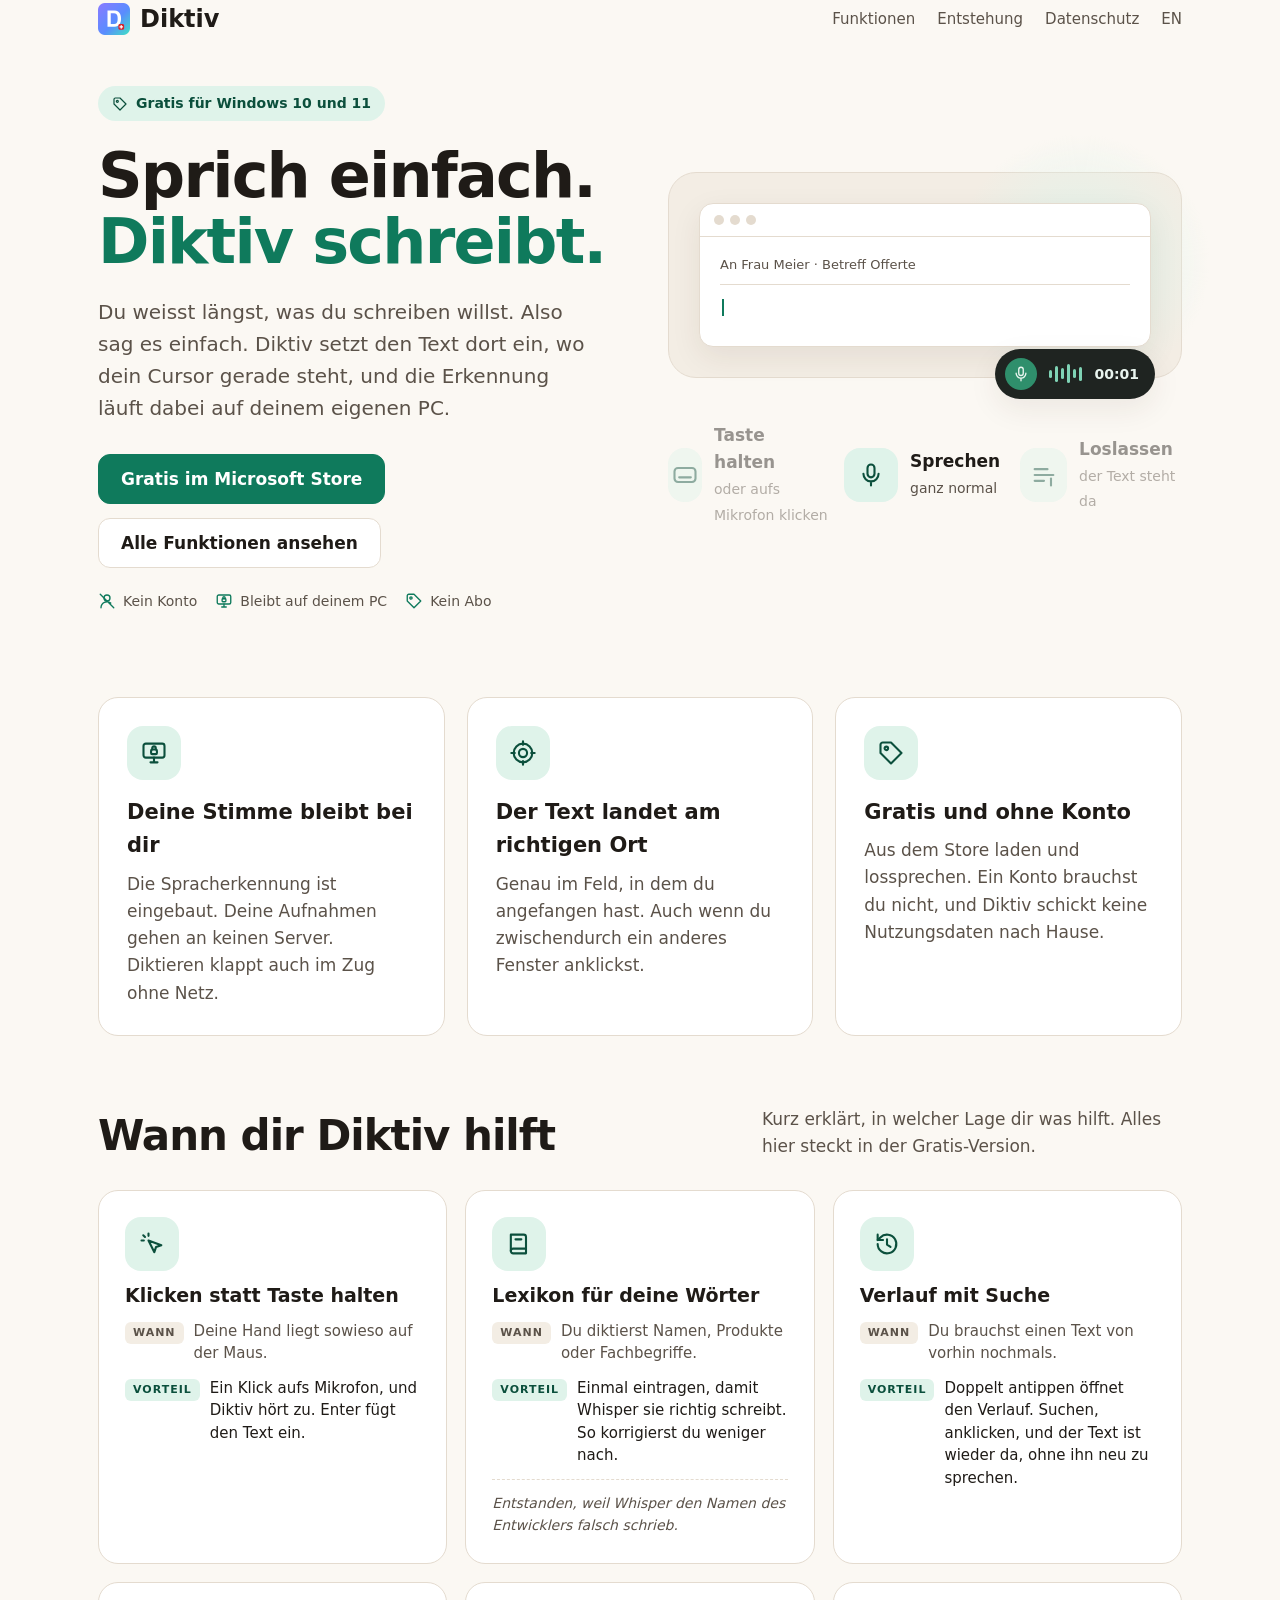
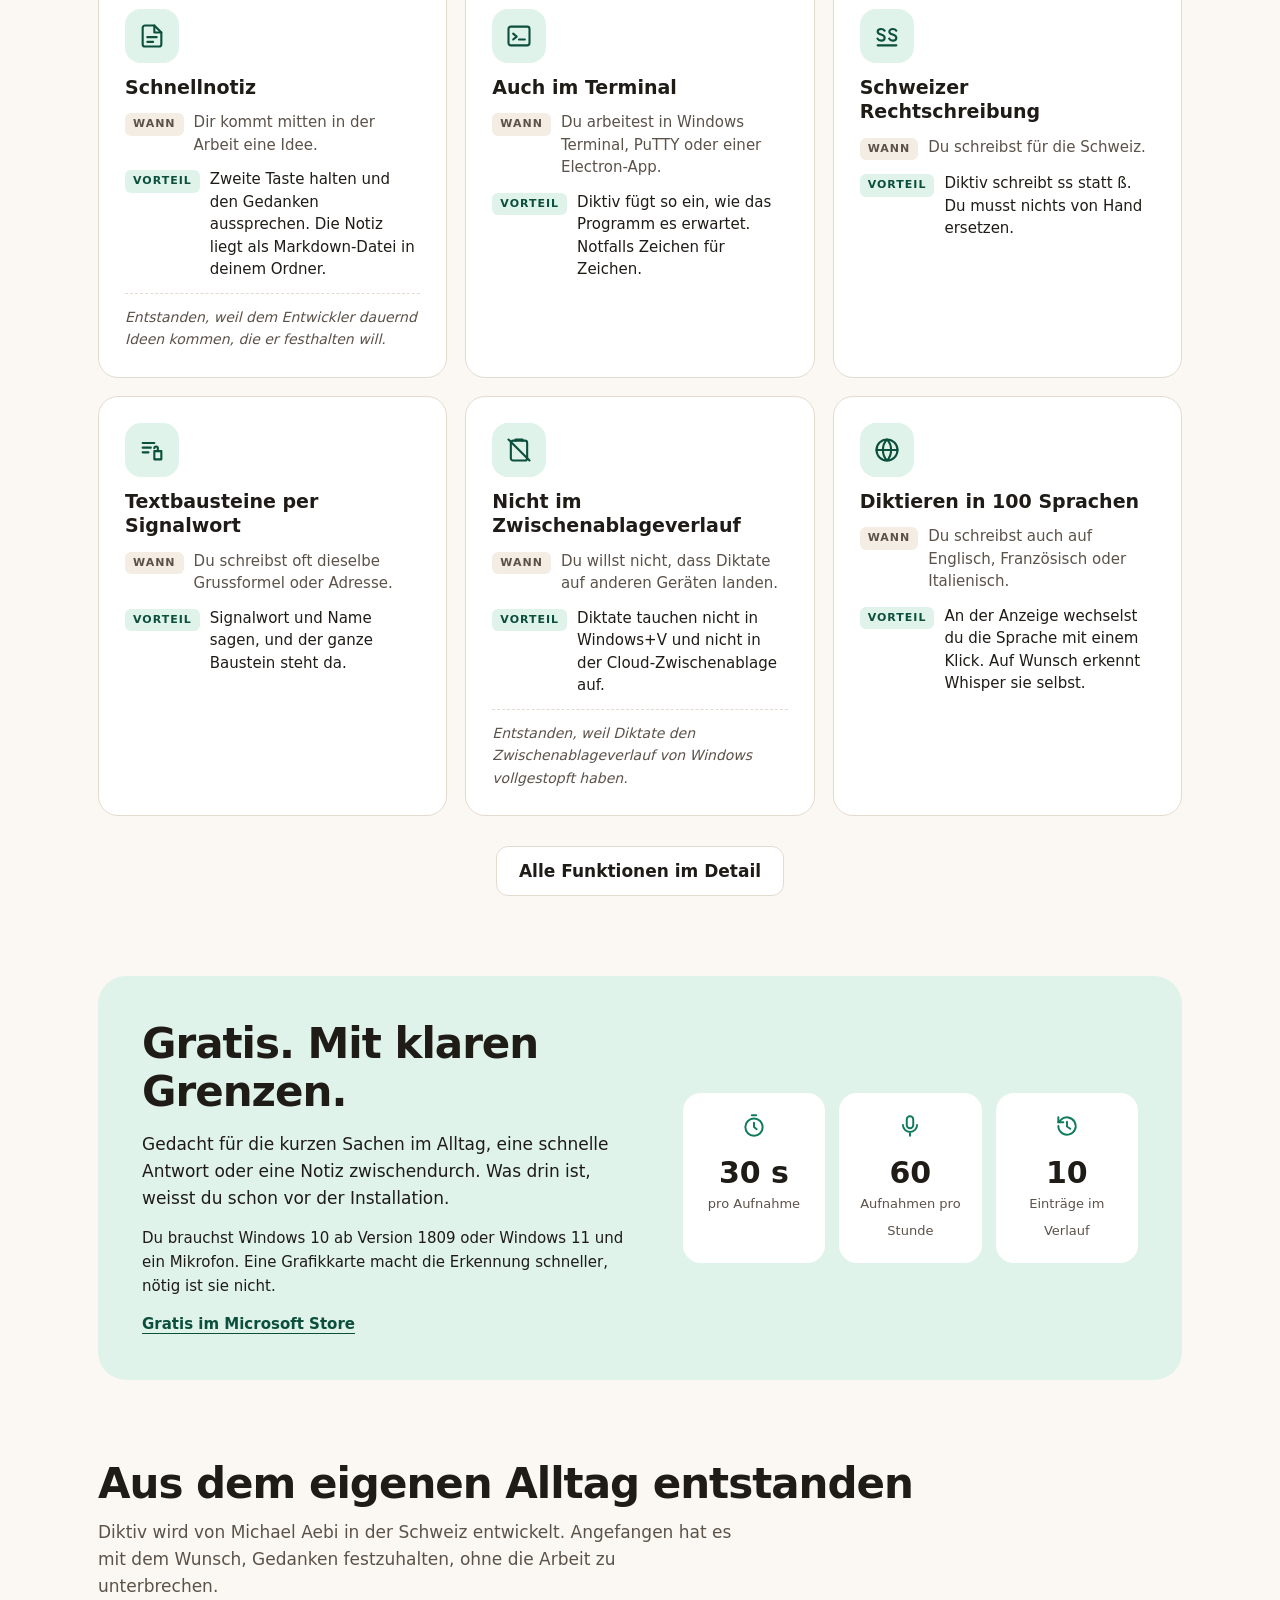
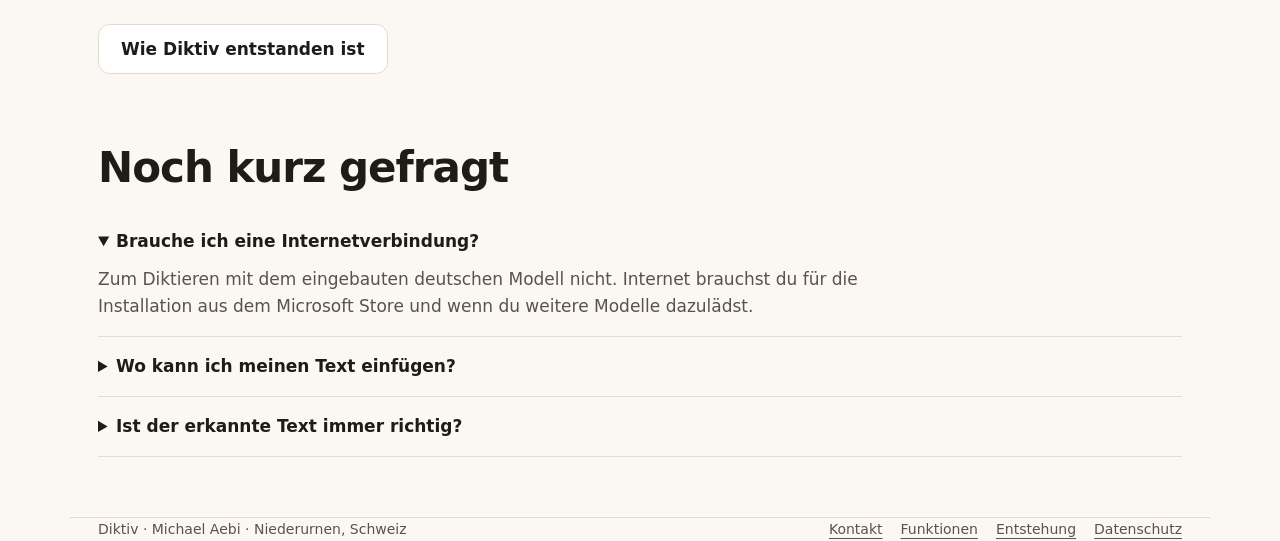
==== commit f90b0573: "feat: Bewegung auf der Startseite, Vorschau-Angaben für Links (refs #58, #60) Pille diktiert im Kopf" ====
--- a/site/index.html
+++ b/site/index.html
@@ -8,6 +8,11 @@
 <title>Diktiv · Sprich einfach. Diktiv schreibt.</title>
 <meta name="description" content="Sprechen statt tippen, in jedem Windows-Programm. Die Spracherkennung läuft auf deinem PC. Kein Konto, kein Abo. Gratis im Microsoft Store.">
 <link rel="canonical" href="https://diktiv.com/index.html">
+<meta property="og:type" content="website"><meta property="og:site_name" content="Diktiv">
+<meta property="og:title" content="Diktiv · Sprich einfach. Diktiv schreibt."><meta property="og:description" content="Sprechen statt tippen, in jedem Windows-Programm. Die Spracherkennung läuft auf deinem PC. Kein Konto, kein Abo. Gratis im Microsoft Store.">
+<meta property="og:url" content="https://diktiv.com/index.html"><meta property="og:locale" content="de_CH">
+<meta property="og:image" content="https://diktiv.com/bilder/vorschau-de.png"><meta property="og:image:width" content="1200"><meta property="og:image:height" content="630"><meta property="og:image:alt" content="Diktiv, Sprich einfach. Diktiv schreibt. Mailfenster mit der Aufnahme-Anzeige.">
+<meta name="twitter:card" content="summary_large_image">
 <style>
 :root{--bg:#fbf8f3;--bg2:#f3ede4;--card:#fff;--text:#1f1b17;--muted:#5b5249;--line:#e4dbcf;--accent:#0f7a5c;--accent-soft:#dff3ea;--accent-ink:#0b4f3c;--sun:#f3c96b;--sun-ink:#3b2c09;--focus:#b35c00;--shadow:0 10px 30px #3a2a1414}
 @media (prefers-color-scheme:dark){:root:not([data-theme=light]){--bg:#1c1917;--bg2:#24201c;--card:#29231f;--text:#f5f1ea;--muted:#c2b9ae;--line:#433b34;--accent:#7fd3b5;--accent-soft:#1f3a31;--accent-ink:#bce7d8;--sun:#f3c96b;--sun-ink:#211b11;--focus:#ffd29a;--shadow:0 10px 30px #0006}}
@@ -71,6 +76,45 @@
 @media(max-width:950px){.hero{grid-template-columns:1fr;gap:40px}.features{grid-template-columns:1fr 1fr}.promises{grid-template-columns:1fr}.free{grid-template-columns:1fr}.sec-head{flex-direction:column;align-items:start}}
 @media(max-width:600px){.wrap{padding:0 16px}.nav{gap:4px 16px;font-size:14px}header{flex-wrap:wrap}.features{grid-template-columns:1fr}.steps{grid-template-columns:1fr}.stage{padding:16px}.pill{right:12px}.free{padding:24px}.limits{gap:8px}.limit{padding:14px 6px}.limit strong{font-size:24px}.actions .button{width:100%;justify-content:center}}
 .skip{position:absolute;left:8px;top:8px;padding:10px 16px;background:var(--accent);color:#fff;border-radius:8px;transform:translateY(-200%)}.skip:focus{transform:none}.nav a[aria-current]{color:var(--text)}.button:hover{filter:brightness(1.06)}.story-teaser{display:flex;justify-content:space-between;align-items:center;gap:24px 40px;padding:0 0 70px;flex-wrap:wrap}.story-teaser p{max-width:640px;margin-top:10px}.free .req a{color:var(--accent-ink);font-weight:600}
+
+/* Bewegung (#58). Ohne Skript und bei «Bewegung reduzieren» bleibt alles still und sichtbar. */
+.pill .ok,.pill .plabel{display:none}
+.pill.done .ok{display:grid;place-items:center;width:32px;height:32px;border-radius:50%;background:#2f8f6c}
+.pill.done .mic,.pill.done .wave,.pill.done .ptime{display:none}.pill.done .plabel{display:inline}
+.pill.idle .wave b{transform:scaleY(.25)}
+.hero{position:relative}
+.stage::before{content:"";position:absolute;inset:-40px -30px auto auto;width:260px;height:260px;border-radius:50%;background:radial-gradient(circle,var(--accent-soft),transparent 70%);z-index:-1}
+.stage{isolation:isolate}
+.feature,.promise,.limit{transition:transform .25s ease,box-shadow .25s ease,border-color .25s ease}
+.feature:hover,.promise:hover{transform:translateY(-4px);box-shadow:var(--shadow);border-color:var(--accent)}
+.feature .tile,.promise .tile{transition:transform .3s cubic-bezier(.3,1.6,.5,1)}
+.feature:hover .tile,.promise:hover .tile{transform:scale(1.12) rotate(-6deg)}
+.step{transition:opacity .3s ease}
+@media (prefers-reduced-motion:no-preference){
+ .wave b{transform-origin:center;animation:wv .9s ease-in-out infinite}
+ .wave b:nth-child(2){animation-delay:-.15s}.wave b:nth-child(3){animation-delay:-.3s}.wave b:nth-child(4){animation-delay:-.45s}.wave b:nth-child(5){animation-delay:-.6s}.wave b:nth-child(6){animation-delay:-.75s}
+ .pill.idle .wave b,.pill.done .wave b{animation:none}
+ @keyframes wv{0%,100%{transform:scaleY(.45)}50%{transform:scaleY(1.15)}}
+ .pill .mic{animation:pulse 1.6s ease-out infinite}
+ .pill.idle .mic{animation:none}
+ @keyframes pulse{0%{box-shadow:0 0 0 0 #2f8f6c99}70%{box-shadow:0 0 0 10px #2f8f6c00}100%{box-shadow:0 0 0 0 #2f8f6c00}}
+ .pill.done .ok{animation:pop .4s cubic-bezier(.3,1.6,.5,1)}
+ @keyframes pop{from{transform:scale(.3)}to{transform:scale(1)}}
+ .caret{animation:blink 1s steps(1) infinite}@keyframes blink{50%{opacity:0}}
+ .stage::before{animation:drift 9s ease-in-out infinite alternate}
+ @keyframes drift{from{transform:translate(0,0) scale(1)}to{transform:translate(-60px,50px) scale(1.25)}}
+ .js-anim .steps .step{opacity:.45}.js-anim .steps .step.on{opacity:1}
+ .js-anim .steps .step.on .tile{animation:pop .4s cubic-bezier(.3,1.6,.5,1)}
+ .js-anim .hero-in{opacity:0;transform:translateY(16px);animation:up .7s ease forwards}
+ @keyframes up{to{opacity:1;transform:none}}
+ .js-anim .reveal{opacity:0;transform:translateY(28px);transition:opacity .6s ease,transform .6s cubic-bezier(.2,.8,.2,1)}
+ .js-anim .reveal.seen{opacity:1;transform:none}
+ .js-anim .reveal .tile{transform:scale(.6) rotate(-12deg);transition:transform .5s cubic-bezier(.3,1.6,.5,1) .2s}
+ .js-anim .reveal.seen .tile{transform:none}
+ .js-anim .reveal.seen:hover .tile{transform:scale(1.12) rotate(-6deg)}
+ .primary{background-image:linear-gradient(110deg,transparent 35%,#ffffff40 50%,transparent 65%);background-size:250% 100%;background-position:120% 0;animation:shine 5s ease-in-out 2s infinite}
+ @keyframes shine{0%,70%{background-position:120% 0}100%{background-position:-120% 0}}
+}
 </style>
 </head>
 <body>
@@ -93,7 +137,7 @@
 <symbol id="i-user-off" viewBox="0 0 24 24"><circle cx="12" cy="8" r="4"/><path d="M4 21a8 8 0 0 1 13-6.2M3 3l18 18"/></symbol>
 <symbol id="i-timer" viewBox="0 0 24 24"><circle cx="12" cy="13" r="8"/><path d="M12 9v4l2.5 2M10 2h4"/></symbol>
 <symbol id="i-stack" viewBox="0 0 24 24"><rect x="5" y="4" width="14" height="17" rx="2"/><path d="M9 4V3h6v1M3 3l18 18"/></symbol><symbol id="i-globe" viewBox="0 0 24 24"><circle cx="12" cy="12" r="9"/><path d="M3 12h18M12 3c2.5 2.5 3.5 5.5 3.5 9s-1 6.5-3.5 9c-2.5-2.5-3.5-5.5-3.5-9s1-6.5 3.5-9Z"/></symbol>
-</svg>
+<symbol id="i-check" viewBox="0 0 24 24"><path d="m5 12.5 4.5 4.5L19 7.5"/></symbol></svg>
 <header class="wrap"><a class="brand" href="index.html"><img src="favicon.svg" width="32" height="32" alt="">Diktiv</a>
 <nav class="nav" aria-label="Hauptnavigation"><a href="funktionen.html">Funktionen</a><a href="entstehung.html">Entstehung</a><a href="datenschutz.html">Datenschutz</a><a href="index-en.html" lang="en" hreflang="en">EN</a></nav></header>
 
@@ -102,24 +146,24 @@
 <div>
 <span class="eyebrow"><svg class="ico" style="width:16px;height:16px" aria-hidden="true"><use href="#i-free"/></svg>Gratis für Windows 10 und 11</span>
 <h1 id="t">Sprich einfach.<br><span>Diktiv schreibt.</span></h1>
-<p class="lead">Du weisst, was du sagen willst. Diktiv tippt es für dich ins Mail, ins Dokument oder in den Chat. Die Erkennung läuft auf deinem PC.</p>
+<p class="lead">Du weisst längst, was du schreiben willst. Also sag es einfach. Diktiv setzt den Text dort ein, wo dein Cursor gerade steht, und die Erkennung läuft dabei auf deinem eigenen PC.</p>
 <div class="actions"><a class="button primary" href="https://apps.microsoft.com/detail/9NGJQ6QNW9ZW?gl=CH">Gratis im Microsoft Store</a><a class="button secondary" href="funktionen.html">Alle Funktionen ansehen</a></div>
 <div class="facts"><span><svg class="ico" aria-hidden="true"><use href="#i-user-off"/></svg>Kein Konto</span><span><svg class="ico" aria-hidden="true"><use href="#i-pc"/></svg>Bleibt auf deinem PC</span><span><svg class="ico" aria-hidden="true"><use href="#i-free"/></svg>Kein Abo</span></div>
 </div>
 <div>
 <div class="stage" aria-hidden="true">
 <div class="win"><div class="win-bar"><i></i><i></i><i></i></div>
-<div class="win-body"><div class="to">An Frau Meier · Betreff Offerte</div>Guten Tag, Frau Meier. Vielen Dank für Ihre Offerte. Wir bestätigen den Termin vom Dienstag um 14 Uhr<span class="caret"></span></div></div>
-<div class="pill"><span class="mic"><svg class="ico" aria-hidden="true"><use href="#i-mic"/></svg></span><span class="wave"><b style="height:8px"></b><b style="height:16px"></b><b style="height:11px"></b><b style="height:19px"></b><b style="height:9px"></b><b style="height:14px"></b></span>00:12</div>
+<div class="win-body"><div class="to">An Frau Meier · Betreff Offerte</div><span class="typed" data-text="Guten Tag, Frau Meier. Vielen Dank für Ihre Offerte. Wir bestätigen den Termin vom Dienstag um 14 Uhr">Guten Tag, Frau Meier. Vielen Dank für Ihre Offerte. Wir bestätigen den Termin vom Dienstag um 14 Uhr</span><span class="caret"></span></div></div>
+<div class="pill"><span class="mic"><svg class="ico" aria-hidden="true"><use href="#i-mic"/></svg></span><span class="ok"><svg class="ico" aria-hidden="true"><use href="#i-check"/></svg></span><span class="wave"><b style="height:8px"></b><b style="height:16px"></b><b style="height:11px"></b><b style="height:19px"></b><b style="height:9px"></b><b style="height:14px"></b></span><span class="ptime">00:12</span><span class="plabel">Eingefügt</span></div>
 </div>
 <div class="steps" aria-label="So funktioniert Diktiv"><div class="step"><span class="tile"><svg class="ico" aria-hidden="true"><use href="#i-key"/></svg></span><span><strong>Taste halten</strong><small>oder aufs Mikrofon klicken</small></span></div><div class="step"><span class="tile"><svg class="ico" aria-hidden="true"><use href="#i-mic"/></svg></span><span><strong>Sprechen</strong><small>ganz normal</small></span></div><div class="step"><span class="tile"><svg class="ico" aria-hidden="true"><use href="#i-text"/></svg></span><span><strong>Loslassen</strong><small>der Text steht da</small></span></div></div>
 </div>
 </section>
 
-<section class="promises" aria-label="Drei Versprechen"><div class="promise"><span class="tile"><svg class="ico" aria-hidden="true"><use href="#i-pc"/></svg></span><h3>Deine Stimme bleibt bei dir</h3><p>Die Spracherkennung ist eingebaut. Deine Aufnahmen gehen an keinen Server. Diktieren klappt auch im Zug ohne Netz.</p></div><div class="promise"><span class="tile"><svg class="ico" aria-hidden="true"><use href="#i-target"/></svg></span><h3>Der Text landet am richtigen Ort</h3><p>Genau im Feld, in dem du angefangen hast. Auch wenn du zwischendurch ein anderes Fenster anklickst.</p></div><div class="promise"><span class="tile"><svg class="ico" aria-hidden="true"><use href="#i-free"/></svg></span><h3>Gratis und ohne Konto</h3><p>Kein Abo, keine Anmeldung, keine Telemetrie. Du installierst Diktiv und kannst gleich diktieren.</p></div></section>
+<section class="promises" aria-label="Drei Versprechen"><div class="promise"><span class="tile"><svg class="ico" aria-hidden="true"><use href="#i-pc"/></svg></span><h3>Deine Stimme bleibt bei dir</h3><p>Die Spracherkennung ist eingebaut. Deine Aufnahmen gehen an keinen Server. Diktieren klappt auch im Zug ohne Netz.</p></div><div class="promise"><span class="tile"><svg class="ico" aria-hidden="true"><use href="#i-target"/></svg></span><h3>Der Text landet am richtigen Ort</h3><p>Genau im Feld, in dem du angefangen hast. Auch wenn du zwischendurch ein anderes Fenster anklickst.</p></div><div class="promise"><span class="tile"><svg class="ico" aria-hidden="true"><use href="#i-free"/></svg></span><h3>Gratis und ohne Konto</h3><p>Aus dem Store laden und lossprechen. Ein Konto brauchst du nicht, und Diktiv schickt keine Nutzungsdaten nach Hause.</p></div></section>
 
 <section aria-labelledby="f">
-<div class="sec-head"><h2 id="f">Wann dir Diktiv hilft</h2><p>Zu jeder Funktion steht, wann sie dir hilft und was du davon hast. Alles gehört zur Gratis-Version.</p></div>
+<div class="sec-head"><h2 id="f">Wann dir Diktiv hilft</h2><p>Kurz erklärt, in welcher Lage dir was hilft. Alles hier steckt in der Gratis-Version.</p></div>
 <div class="features">
 <article class="feature"><span class="tile"><svg class="ico" aria-hidden="true"><use href="#i-click"/></svg></span><h3>Klicken statt Taste halten</h3><p class="when"><b>Wann</b>Deine Hand liegt sowieso auf der Maus.</p><p class="gain"><b>Vorteil</b><span>Ein Klick aufs Mikrofon, und Diktiv hört zu. Enter fügt den Text ein.</span></p></article>
 <article class="feature"><span class="tile"><svg class="ico" aria-hidden="true"><use href="#i-book"/></svg></span><h3>Lexikon für deine Wörter</h3><p class="when"><b>Wann</b>Du diktierst Namen, Produkte oder Fachbegriffe.</p><p class="gain"><b>Vorteil</b><span>Einmal eintragen, damit Whisper sie richtig schreibt. So korrigierst du weniger nach.</span></p><p class="origin">Entstanden, weil Whisper den Namen des Entwicklers falsch schrieb.</p></article>
@@ -135,7 +179,7 @@
 </section>
 
 <section class="free" aria-labelledby="g">
-<div><h2 id="g">Gratis. Mit klaren Grenzen.</h2><p>Gemacht für kurze Nachrichten, Antworten und Gedanken im Alltag. Du weisst vor der Installation, was drin ist.</p><p class="req">Du brauchst Windows 10 ab Version 1809 oder Windows 11 und ein Mikrofon. Eine Grafikkarte macht die Erkennung schneller, nötig ist sie nicht.</p><p class="req"><a href="https://apps.microsoft.com/detail/9NGJQ6QNW9ZW?gl=CH">Gratis im Microsoft Store</a></p></div>
+<div><h2 id="g">Gratis. Mit klaren Grenzen.</h2><p>Gedacht für die kurzen Sachen im Alltag, eine schnelle Antwort oder eine Notiz zwischendurch. Was drin ist, weisst du schon vor der Installation.</p><p class="req">Du brauchst Windows 10 ab Version 1809 oder Windows 11 und ein Mikrofon. Eine Grafikkarte macht die Erkennung schneller, nötig ist sie nicht.</p><p class="req"><a href="https://apps.microsoft.com/detail/9NGJQ6QNW9ZW?gl=CH">Gratis im Microsoft Store</a></p></div>
 <div class="limits"><div class="limit"><svg class="ico" aria-hidden="true"><use href="#i-timer"/></svg><strong>30 s</strong><span>pro Aufnahme</span></div><div class="limit"><svg class="ico" aria-hidden="true"><use href="#i-mic"/></svg><strong>60</strong><span>Aufnahmen pro Stunde</span></div><div class="limit"><svg class="ico" aria-hidden="true"><use href="#i-history"/></svg><strong>10</strong><span>Einträge im Verlauf</span></div></div>
 </section>
 
@@ -146,5 +190,54 @@
 </section>
 </main>
 <footer class="wrap"><span>Diktiv · Michael Aebi · Niederurnen, Schweiz</span><div><a href="mailto:support@diktiv.com">Kontakt</a><a href="funktionen.html">Funktionen</a><a href="entstehung.html">Entstehung</a><a href="datenschutz.html">Datenschutz</a></div></footer>
+<script>
+// Bewegung der Startseite (#58): Pille diktiert, Text erscheint, Karten blenden beim Scrollen ein.
+// Bei «Bewegung reduzieren» passiert nichts, die Seite bleibt im fertigen Zustand.
+(() => {
+  if (!matchMedia('(prefers-reduced-motion: no-preference)').matches || !('IntersectionObserver' in window)) return;
+  const root = document.documentElement; root.classList.add('js-anim');
+  const hero = document.querySelector('.hero');
+  [...hero.querySelectorAll('.eyebrow,h1,.lead,.actions,.facts')].forEach((el, i) => { el.classList.add('hero-in'); el.style.animationDelay = (i * 0.12) + 's'; });
+
+  // Einblenden beim Scrollen, gestaffelt
+  const io = new IntersectionObserver(es => es.forEach(e => { if (e.isIntersecting) { e.target.classList.add('seen'); io.unobserve(e.target); } }), { threshold: 0.15 });
+  document.querySelectorAll('.promise,.feature,.limit,.sec-head,.free>div:first-child,.story-teaser,.faq details').forEach(el => {
+    const sib = [...el.parentElement.children].indexOf(el) % 3;
+    el.classList.add('reveal'); el.style.transitionDelay = (sib * 0.09) + 's'; io.observe(el);
+  });
+
+  // Zahlen der Grenzen zählen hoch
+  const co = new IntersectionObserver(es => es.forEach(e => {
+    if (!e.isIntersecting) return; co.unobserve(e.target);
+    const el = e.target, end = parseInt(el.textContent, 10), suf = el.textContent.replace(/^\d+/, ''); let t0;
+    const step = t => { t0 ??= t; const k = Math.min(1, (t - t0) / 900); el.textContent = Math.round(end * (1 - Math.pow(1 - k, 3))) + suf; if (k < 1) requestAnimationFrame(step); };
+    requestAnimationFrame(step);
+  }), { threshold: 0.6 });
+  document.querySelectorAll('.limit strong').forEach(el => co.observe(el));
+
+  // Pille: zuhören, Zeit läuft, loslassen, Text erscheint, Haken. Dann von vorn.
+  const typed = document.querySelector('.typed'), pill = document.querySelector('.pill'), time = document.querySelector('.ptime');
+  const steps = document.querySelectorAll('.steps .step');
+  if (!typed || !pill) return;
+  const text = typed.dataset.text, sleep = ms => new Promise(r => setTimeout(r, ms));
+  let visible = true;
+  new IntersectionObserver(es => { visible = es[0].isIntersecting; }).observe(pill.closest('.stage'));
+  const on = i => steps.forEach((s, j) => s.classList.toggle('on', j === i));
+  const waitVisible = async () => { while (!visible || document.hidden) await sleep(400); };
+  (async function loop() {
+    for (;;) {
+      await waitVisible();
+      typed.textContent = ''; pill.className = 'pill idle'; time.textContent = '00:00'; on(0);
+      await sleep(900);
+      pill.className = 'pill'; on(1);
+      for (let s = 1; s <= 4; s++) { await sleep(650); time.textContent = '00:0' + s; }
+      pill.className = 'pill idle'; on(2);
+      for (let i = 0; i < text.length; i++) { typed.textContent = text.slice(0, i + 1); await sleep(text[i] === ' ' ? 26 : 18); }
+      pill.className = 'pill done';
+      await sleep(3200);
+    }
+  })();
+})();
+</script>
 </body>
 </html>
